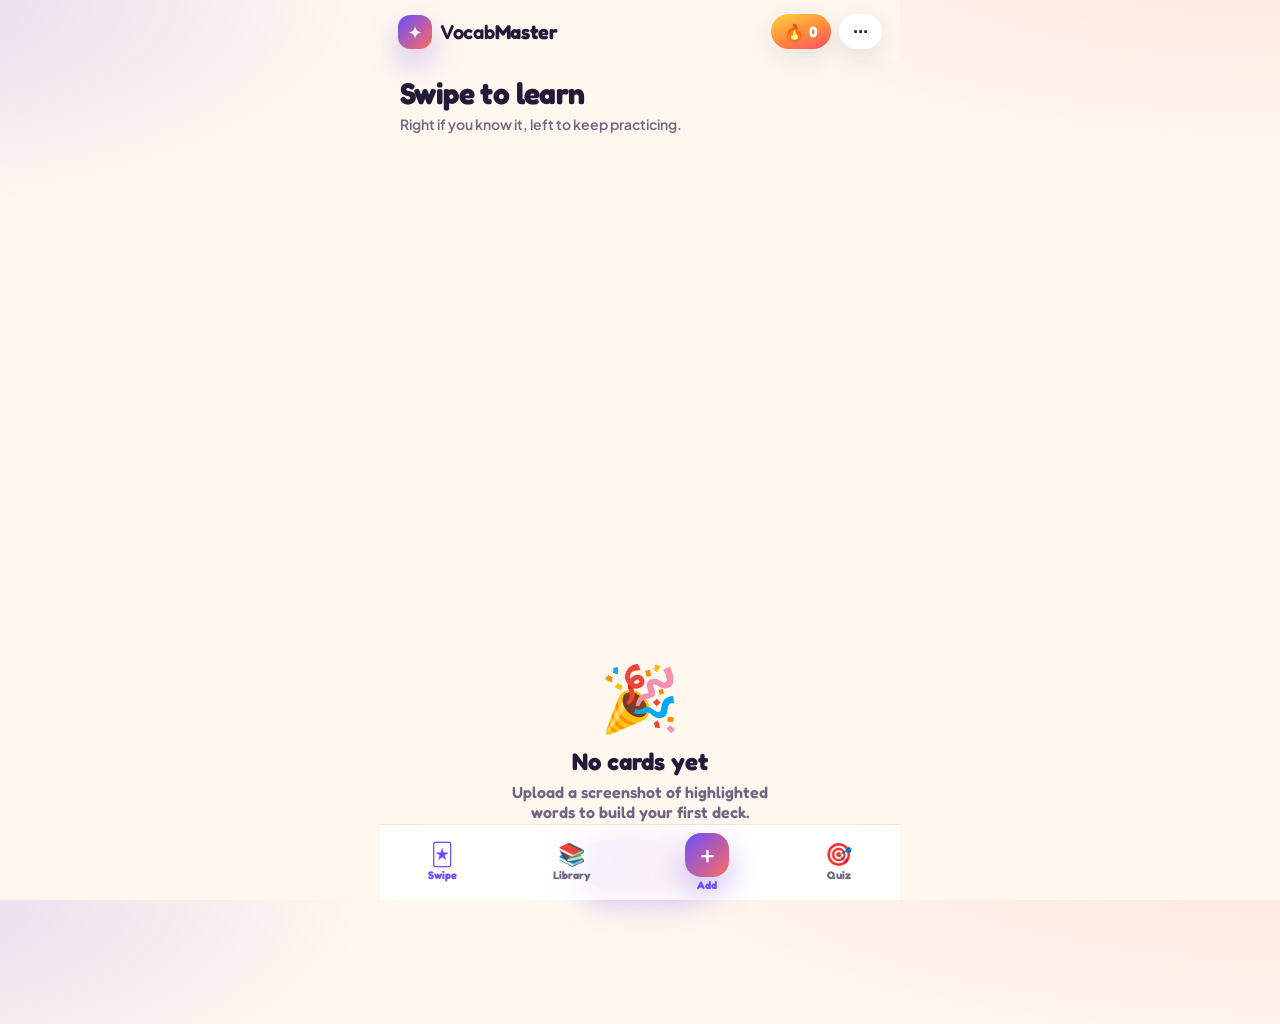
==== index.html @ 567f6ffc "Add VocabMaster: screenshot-to-flashcards vocab app A phone-first, offline-capable PWA (no server, n" ====
<!DOCTYPE html>
<html lang="en">
<head>
  <meta charset="UTF-8" />
  <meta name="viewport" content="width=device-width, initial-scale=1, viewport-fit=cover, maximum-scale=1, user-scalable=no" />
  <meta name="theme-color" content="#6B4EFF" />
  <meta name="apple-mobile-web-app-capable" content="yes" />
  <meta name="apple-mobile-web-app-status-bar-style" content="black-translucent" />
  <meta name="apple-mobile-web-app-title" content="VocabMaster" />
  <title>VocabMaster</title>
  <link rel="manifest" href="manifest.webmanifest" />
  <link rel="preconnect" href="https://fonts.googleapis.com" />
  <link rel="preconnect" href="https://fonts.gstatic.com" crossorigin />
  <link href="https://fonts.googleapis.com/css2?family=Fredoka:wght@500;600;700&family=Plus+Jakarta+Sans:wght@500;600;700;800&display=swap" rel="stylesheet" />
  <link rel="icon" href="icons/icon.svg" type="image/svg+xml" />
  <link rel="apple-touch-icon" href="icons/apple-touch-icon.png" />
  <link rel="stylesheet" href="styles.css" />
</head>
<body>
  <div id="app">
    <!-- Top bar -->
    <header class="topbar">
      <div class="brand">
        <span class="brand-mark">✦</span>
        <span class="brand-name">Vocab<b>Master</b></span>
      </div>
      <div class="topbar-stats">
        <button class="stat-pill streak" id="streakPill" title="Daily streak">
          <span class="flame">🔥</span><span id="streakCount">0</span>
        </button>
        <button class="stat-pill" id="menuBtn" title="Backup & settings" aria-label="Menu">⋯</button>
      </div>
    </header>

    <main id="main">
      <!-- ===== REVIEW / SWIPE ===== -->
      <section class="view" id="view-review" data-view="review">
        <div class="view-head">
          <h1 class="view-title">Swipe to learn</h1>
          <p class="view-sub" id="reviewSub">Right if you know it, left to keep practicing.</p>
        </div>
        <div class="deck-area" id="deckArea"><!-- cards injected --></div>
        <div class="swipe-controls" id="swipeControls">
          <button class="round-btn miss" id="btnMiss" aria-label="Still learning">✗</button>
          <button class="round-btn flip" id="btnFlip" aria-label="Flip card">↺</button>
          <button class="round-btn got" id="btnGot" aria-label="Got it">✓</button>
        </div>
        <div class="empty-state hidden" id="reviewEmpty">
          <div class="empty-emoji">🎉</div>
          <h2>All caught up!</h2>
          <p>You've reviewed every card. Add more words or take a quiz.</p>
          <button class="btn primary" data-goto="upload">Add words</button>
        </div>
      </section>

      <!-- ===== LIBRARY ===== -->
      <section class="view hidden" id="view-library" data-view="library">
        <div class="view-head">
          <h1 class="view-title">Your words</h1>
          <p class="view-sub" id="libraryCount">0 words</p>
        </div>
        <div class="search-row">
          <input type="search" id="searchInput" class="search-input" placeholder="Search words…" />
        </div>
        <div class="filter-chips" id="filterChips">
          <button class="chip active" data-filter="all">All</button>
          <button class="chip" data-filter="new">✨ New</button>
          <button class="chip" data-filter="learning">📚 Learning</button>
          <button class="chip" data-filter="mastered">🏆 Mastered</button>
        </div>
        <div class="word-list" id="wordList"><!-- items injected --></div>
        <div class="empty-state hidden" id="libraryEmpty">
          <div class="empty-emoji">📖</div>
          <h2>No words yet</h2>
          <p>Upload a screenshot of highlighted words to start your collection.</p>
          <button class="btn primary" data-goto="upload">Upload a screenshot</button>
        </div>
      </section>

      <!-- ===== UPLOAD ===== -->
      <section class="view hidden" id="view-upload" data-view="upload">
        <div class="view-head">
          <h1 class="view-title">Add words</h1>
          <p class="view-sub">Snap or upload a screenshot — we'll read the words for you.</p>
        </div>

        <!-- idle -->
        <div id="uploadIdle">
          <label class="dropzone" id="dropzone">
            <input type="file" id="fileInput" accept="image/*" capture="environment" hidden />
            <div class="dropzone-emoji">📸</div>
            <div class="dropzone-title">Take a photo or pick a screenshot</div>
            <div class="dropzone-sub">Highlighted words, a glossary, or a word list</div>
          </label>
          <div class="or-line"><span>or add one by hand</span></div>
          <button class="btn ghost block" id="manualAddBtn">✍️ Type a word</button>
        </div>

        <!-- processing -->
        <div id="uploadProcessing" class="hidden">
          <div class="processing-card">
            <div class="spinner"></div>
            <div class="processing-title" id="processingTitle">Reading your words…</div>
            <div class="progress"><div class="progress-bar" id="ocrProgress"></div></div>
            <div class="processing-sub" id="processingSub">This can take a moment on the first run.</div>
          </div>
        </div>

        <!-- review found words -->
        <div id="uploadReview" class="hidden">
          <div class="review-head-row">
            <h2 class="section-title" id="foundTitle">Found words</h2>
            <button class="btn tiny" id="autoDefineBtn">✨ Auto-define</button>
          </div>
          <p class="hint">Edit anything, delete what you don't want, then save.</p>
          <div id="foundList" class="found-list"><!-- editable entries --></div>
          <button class="btn ghost block" id="addRowBtn">＋ Add another</button>
          <div class="sticky-actions">
            <button class="btn ghost" id="cancelReviewBtn">Cancel</button>
            <button class="btn primary" id="saveWordsBtn">Save words</button>
          </div>
        </div>
      </section>

      <!-- ===== QUIZ ===== -->
      <section class="view hidden" id="view-quiz" data-view="quiz">
        <div class="view-head">
          <h1 class="view-title">Quiz yourself</h1>
          <p class="view-sub">Pick a mode and test your recall.</p>
        </div>

        <!-- mode picker -->
        <div id="quizPicker">
          <button class="mode-card" data-mode="mc">
            <div class="mode-emoji">🎯</div>
            <div class="mode-text">
              <div class="mode-title">Multiple choice</div>
              <div class="mode-sub">See a word, pick the meaning</div>
            </div>
            <div class="mode-arrow">→</div>
          </button>
          <button class="mode-card" data-mode="type">
            <div class="mode-emoji">⌨️</div>
            <div class="mode-text">
              <div class="mode-title">Type the answer</div>
              <div class="mode-sub">See the meaning, type the word</div>
            </div>
            <div class="mode-arrow">→</div>
          </button>
          <div class="quiz-note" id="quizNote"></div>
        </div>

        <!-- running quiz -->
        <div id="quizRun" class="hidden">
          <div class="quiz-progress-row">
            <div class="progress slim"><div class="progress-bar" id="quizProgress"></div></div>
            <div class="quiz-score" id="quizScore">0/0</div>
          </div>
          <div id="quizQuestion"><!-- question injected --></div>
        </div>

        <!-- results -->
        <div id="quizResults" class="hidden">
          <div class="results-card">
            <div class="results-emoji" id="resultsEmoji">🎉</div>
            <div class="results-score" id="resultsScore">0/0</div>
            <div class="results-title" id="resultsTitle">Nice work!</div>
            <div class="results-sub" id="resultsSub"></div>
            <button class="btn primary block" id="quizAgainBtn">Play again</button>
            <button class="btn ghost block" data-goto="review">Back to swiping</button>
          </div>
        </div>
      </section>
    </main>

    <!-- Bottom navigation -->
    <nav class="tabbar" id="tabbar">
      <button class="tab active" data-view="review"><span class="tab-ico">🃏</span><span>Swipe</span></button>
      <button class="tab" data-view="library"><span class="tab-ico">📚</span><span>Library</span></button>
      <button class="tab upload-tab" data-view="upload"><span class="tab-ico">＋</span><span>Add</span></button>
      <button class="tab" data-view="quiz"><span class="tab-ico">🎯</span><span>Quiz</span></button>
    </nav>
  </div>

  <!-- Menu / backup sheet -->
  <div class="sheet-backdrop hidden" id="sheetBackdrop"></div>
  <div class="sheet hidden" id="menuSheet">
    <div class="sheet-handle"></div>
    <h2 class="sheet-title">Backup &amp; settings</h2>
    <button class="sheet-row" id="exportBtn"><span>⬇️</span> Export my words (backup)</button>
    <label class="sheet-row" for="importInput"><span>⬆️</span> Import from a backup file
      <input type="file" id="importInput" accept="application/json,.json" hidden /></label>
    <button class="sheet-row" id="shareBtn"><span>📤</span> Share / save backup</button>
    <div class="sheet-note" id="storageNote"></div>
    <button class="sheet-row danger" id="wipeBtn"><span>🗑️</span> Delete everything</button>
    <button class="btn ghost block" id="closeSheetBtn">Close</button>
  </div>

  <!-- Toast -->
  <div id="toast" class="toast hidden"></div>

  <script type="module" src="app.js"></script>
</body>
</html>
---- styles.css ----
/* ===========================================================
   VocabMaster — bold & playful theme
   =========================================================== */
:root {
  /* palette — "Electric Grape" (from design system) */
  --purple: #6B4EFF;
  --purple-2: #9B8BFF;
  --coral: #FF6B5E;
  --gold: #FFC24B;
  --mint: #12B886;
  --blue: #35A7FF;
  --pink: #FF8FB1;
  --flame-1: #FFD23F;
  --flame-2: #FF8A3D;
  --flame-3: #FF4D6D;

  /* light surfaces — warm paper */
  --bg: #FFF8EF;
  --bg-2: #FBF4EA;
  --surface: #FFFFFF;
  --surface-2: #FBF4EA;
  --ink: #221A38;
  --ink-soft: #6E6684;
  --line: #EEE7DC;

  /* effects */
  --radius: 24px;
  --radius-sm: 16px;
  --radius-lg: 32px;
  --shadow: 0 18px 44px rgba(34, 26, 56, 0.16);
  --shadow-soft: 0 8px 24px rgba(34, 26, 56, 0.10);
  --shadow-pop: 0 14px 30px rgba(107, 78, 255, 0.34);
  --ease: cubic-bezier(.34,1.56,.64,1);       /* satisfying overshoot */
  --ease-out: cubic-bezier(.22,1,.36,1);       /* calm exits */
  --grad: linear-gradient(135deg, var(--purple), var(--coral));
  --grad-cool: linear-gradient(135deg, var(--purple), var(--blue));
  --grad-flame: linear-gradient(160deg, var(--flame-1), var(--flame-2) 55%, var(--flame-3));

  --tabbar-h: 76px;
  --font: 'Fredoka', -apple-system, BlinkMacSystemFont, 'Segoe UI', system-ui, sans-serif;
  --font-body: 'Plus Jakarta Sans', -apple-system, system-ui, sans-serif;
  --serif: 'Fredoka', system-ui, sans-serif;
}

@media (prefers-color-scheme: dark) {
  :root {
    --purple: #8B7BFF;
    --purple-2: #7C6BFF;
    --coral: #FF7E72;
    --mint: #2DD4A0;
    --blue: #5CB6FF;
    --bg: #131020;
    --bg-2: #261F3E;
    --surface: #1D1731;
    --surface-2: #261F3E;
    --ink: #F4F1FF;
    --ink-soft: #ADA4C7;
    --line: #2E2745;
    --shadow: 0 18px 44px rgba(0, 0, 0, 0.55);
    --shadow-soft: 0 8px 24px rgba(0, 0, 0, 0.45);
    --shadow-pop: 0 14px 30px rgba(0, 0, 0, 0.5);
  }
}

* { box-sizing: border-box; -webkit-tap-highlight-color: transparent; }
html, body { margin: 0; height: 100%; }
body {
  font-family: var(--font);
  background:
    radial-gradient(1200px 420px at 100% -10%, rgba(255,89,100,.14), transparent 60%),
    radial-gradient(900px 380px at -10% 0%, rgba(108,76,241,.18), transparent 55%),
    var(--bg);
  color: var(--ink);
  overscroll-behavior-y: none;
  -webkit-font-smoothing: antialiased;
}
.hidden { display: none !important; }

/* Long-form & meta text reads in the body font; everything chunky stays Fredoka */
.view-sub, .card-def, .card-example, .card-phonetic, .word-def, .mode-sub,
.q-def, .q-prompt, .hint, .found-def, .results-sub, .processing-sub,
.quiz-note, .dropzone-sub, .sheet-note, .no-results, .search-input {
  font-family: var(--font-body);
}

/* ---------- app shell ---------- */
#app {
  max-width: 520px;
  margin: 0 auto;
  min-height: 100%;
  display: flex;
  flex-direction: column;
  position: relative;
  padding-bottom: calc(var(--tabbar-h) + env(safe-area-inset-bottom));
}

.topbar {
  position: sticky; top: 0; z-index: 30;
  display: flex; align-items: center; justify-content: space-between;
  padding: calc(env(safe-area-inset-top) + 14px) 18px 12px;
  backdrop-filter: blur(14px);
  background: color-mix(in srgb, var(--bg) 72%, transparent);
}
.brand { display: flex; align-items: center; gap: 8px; font-size: 20px; }
.brand-mark {
  display: grid; place-items: center;
  width: 34px; height: 34px; border-radius: 12px;
  background: var(--grad); color: #fff; font-size: 18px;
  box-shadow: var(--shadow-pop);
}
.brand-name { font-weight: 600; letter-spacing: -.3px; }
.brand-name b { font-weight: 800; }
.topbar-stats { display: flex; gap: 8px; }
.stat-pill {
  border: none; cursor: pointer;
  background: var(--surface); color: var(--ink);
  font-family: inherit; font-weight: 800; font-size: 15px;
  padding: 8px 14px; border-radius: 999px;
  display: flex; align-items: center; gap: 5px;
  box-shadow: var(--shadow-soft);
}
.stat-pill.streak { background: var(--grad-flame); color: #fff; }
.stat-pill .flame { filter: drop-shadow(0 1px 2px rgba(0,0,0,.2)); }

/* ---------- views ---------- */
#main { flex: 1; padding: 6px 18px 20px; }
.view-head { padding: 8px 2px 14px; }
.view-title { font-size: 30px; font-weight: 800; letter-spacing: -.6px; margin: 0; }
.view-sub { margin: 4px 0 0; color: var(--ink-soft); font-weight: 600; font-size: 14px; }

/* ---------- buttons ---------- */
.btn {
  font-family: inherit; font-weight: 800; font-size: 16px;
  border: none; border-radius: 999px; padding: 14px 22px;
  cursor: pointer; transition: transform .12s var(--ease), box-shadow .2s;
}
.btn:active { transform: scale(.96); }
.btn.primary { background: var(--grad); color: #fff; box-shadow: var(--shadow-pop); }
.btn.ghost { background: var(--surface); color: var(--ink); box-shadow: var(--shadow-soft); }
.btn.block { display: block; width: 100%; margin-top: 12px; }
.btn.tiny { padding: 8px 14px; font-size: 13px; border-radius: 999px;
  background: var(--surface-2); color: var(--purple); box-shadow: var(--shadow-soft); }

/* ===================== REVIEW / SWIPE ===================== */
.deck-area {
  position: relative;
  height: min(62vh, 460px);
  margin: 4px 0 8px;
  perspective: 1200px;
}
.flashcard {
  position: absolute; inset: 0;
  transform-style: preserve-3d;
  transition: transform .28s var(--ease), box-shadow .2s;
  will-change: transform;
  --depth: 0;
  transform: translateY(calc(var(--depth) * 14px)) scale(calc(1 - var(--depth) * .05));
}
.flashcard.top { z-index: 5; cursor: grab; touch-action: pan-y; }
.flashcard.dragging { transition: none; cursor: grabbing; }
.flashcard.flying { transition: transform .4s var(--ease); }
.card-inner {
  position: absolute; inset: 0;
  transform-style: preserve-3d;
  transition: transform .5s var(--ease);
}
.flashcard.flipped .card-inner { transform: rotateY(180deg); }
.card-face {
  position: absolute; inset: 0;
  backface-visibility: hidden; -webkit-backface-visibility: hidden;
  border-radius: var(--radius-lg);
  padding: 28px;
  display: flex; flex-direction: column; align-items: center; justify-content: center;
  text-align: center;
  box-shadow: var(--shadow);
  border: 1.5px solid var(--line);
}
.card-front { background: var(--surface); }
.card-back {
  background: var(--grad-cool); color: #fff; transform: rotateY(180deg);
  border-color: transparent;
}
.card-tag {
  position: absolute; top: 20px; left: 20px;
  font-size: 12px; font-weight: 800; padding: 5px 12px; border-radius: 999px;
  background: var(--surface-2); color: var(--ink-soft);
}
.card-tag.new { background: rgba(91,141,239,.16); color: var(--blue); }
.card-tag.learning { background: rgba(255,194,75,.2); color: #C98A00; }
.card-tag.mastered { background: rgba(61,220,151,.2); color: #17A268; }
.card-word { font-family: var(--serif); font-size: clamp(34px, 10vw, 52px); font-weight: 700; line-height: 1.05; letter-spacing: -1px; }
.card-phonetic { color: var(--ink-soft); margin-top: 8px; font-size: 17px; font-weight: 600; }
.card-pos { margin-top: 6px; font-style: italic; color: var(--purple); font-weight: 700; }
.card-hint { position: absolute; bottom: 20px; font-size: 12px; font-weight: 700; opacity: .5; letter-spacing: .3px; }
.card-def { font-size: 22px; font-weight: 700; line-height: 1.35; }
.card-example { margin-top: 16px; font-style: italic; font-weight: 600; opacity: .92; font-size: 16px; line-height: 1.4; }

.stamp {
  position: absolute; top: 34px;
  font-size: 26px; font-weight: 900; letter-spacing: 1px;
  padding: 8px 16px; border-radius: 14px; border: 4px solid;
  opacity: 0; pointer-events: none; z-index: 6;
}
.stamp.got { right: 26px; color: var(--mint); border-color: var(--mint); transform: rotate(14deg); }
.stamp.miss { left: 26px; color: var(--coral); border-color: var(--coral); transform: rotate(-14deg); }

.swipe-controls { display: flex; align-items: center; justify-content: center; gap: 22px; padding: 6px 0 2px; }
.round-btn {
  border: none; cursor: pointer;
  width: 60px; height: 60px; border-radius: 50%;
  font-size: 24px; font-weight: 900;
  display: grid; place-items: center;
  background: var(--surface); box-shadow: var(--shadow);
  transition: transform .12s var(--ease);
}
.round-btn:active { transform: scale(.9); }
.round-btn.miss { color: var(--coral); }
.round-btn.got { color: var(--mint); }
.round-btn.flip { width: 50px; height: 50px; font-size: 20px; color: var(--purple); }

/* ---------- empty states ---------- */
.empty-state { text-align: center; padding: 40px 24px; }
.empty-emoji { font-size: 64px; }
.empty-state h2 { margin: 10px 0 6px; font-size: 24px; font-weight: 800; }
.empty-state p { margin: 0 auto 18px; color: var(--ink-soft); font-weight: 600; max-width: 280px; }

/* ===================== LIBRARY ===================== */
.search-row { margin: 2px 0 12px; }
.search-input {
  width: 100%; font-family: inherit; font-size: 16px; font-weight: 600;
  padding: 14px 18px; border-radius: var(--radius-sm);
  border: 1.5px solid var(--line); background: var(--surface); color: var(--ink);
  box-shadow: var(--shadow-soft);
}
.search-input:focus { outline: none; border-color: var(--purple); }
.filter-chips { display: flex; gap: 8px; overflow-x: auto; padding-bottom: 12px; scrollbar-width: none; }
.filter-chips::-webkit-scrollbar { display: none; }
.chip {
  flex: 0 0 auto; border: none; cursor: pointer; font-family: inherit;
  font-weight: 800; font-size: 14px; padding: 9px 16px; border-radius: 999px;
  background: var(--surface); color: var(--ink-soft); box-shadow: var(--shadow-soft);
}
.chip.active { background: var(--grad); color: #fff; box-shadow: var(--shadow-pop); }

.word-list { display: flex; flex-direction: column; gap: 10px; }
.word-item {
  display: flex; align-items: center; gap: 14px;
  background: var(--surface); border-radius: var(--radius-sm);
  padding: 14px; box-shadow: var(--shadow-soft); cursor: pointer;
  border: 1.5px solid transparent; transition: border-color .15s, transform .12s var(--ease);
}
.word-item:active { transform: scale(.99); }
.ring {
  --pct: 0;
  flex: 0 0 auto; width: 44px; height: 44px; border-radius: 50%;
  display: grid; place-items: center; font-weight: 800; font-size: 13px; color: var(--ink);
  background:
    radial-gradient(closest-side, var(--surface) 68%, transparent 70%),
    conic-gradient(var(--mint) calc(var(--pct) * 1%), var(--line) 0);
}
.word-main { flex: 1; min-width: 0; }
.word-top { display: flex; align-items: center; gap: 8px; }
.word-text { font-weight: 800; font-size: 17px; }
.word-badge { font-size: 11px; font-weight: 800; padding: 3px 8px; border-radius: 999px; background: var(--surface-2); color: var(--ink-soft); }
.word-badge.new { background: rgba(91,141,239,.16); color: var(--blue); }
.word-badge.learning { background: rgba(255,194,75,.2); color: #C98A00; }
.word-badge.mastered { background: rgba(61,220,151,.2); color: #17A268; }
.word-def { color: var(--ink-soft); font-weight: 600; font-size: 14px; margin-top: 3px;
  overflow: hidden; text-overflow: ellipsis; white-space: nowrap; }
.word-del { border: none; background: transparent; font-size: 18px; cursor: pointer; padding: 6px; opacity: .6; }
.no-results { text-align: center; color: var(--ink-soft); font-weight: 700; padding: 30px; }

/* ===================== UPLOAD ===================== */
.dropzone {
  display: flex; flex-direction: column; align-items: center; justify-content: center;
  text-align: center; gap: 6px; cursor: pointer;
  padding: 46px 24px; border-radius: var(--radius);
  border: 2.5px dashed var(--purple-2);
  background: var(--surface); box-shadow: var(--shadow-soft);
  transition: transform .12s var(--ease);
}
.dropzone:active { transform: scale(.99); }
.dropzone-emoji { font-size: 54px; }
.dropzone-title { font-weight: 800; font-size: 18px; }
.dropzone-sub { color: var(--ink-soft); font-weight: 600; font-size: 14px; }
.or-line { text-align: center; color: var(--ink-soft); font-weight: 700; font-size: 13px; margin: 18px 0 12px; position: relative; }
.or-line::before, .or-line::after { content: ''; position: absolute; top: 50%; width: 26%; height: 1.5px; background: var(--line); }
.or-line::before { left: 4%; } .or-line::after { right: 4%; }

.processing-card { text-align: center; background: var(--surface); border-radius: var(--radius); padding: 40px 26px; box-shadow: var(--shadow); }
.spinner { width: 52px; height: 52px; margin: 0 auto 18px; border-radius: 50%;
  border: 5px solid var(--line); border-top-color: var(--purple); animation: spin 0.9s linear infinite; }
@keyframes spin { to { transform: rotate(360deg); } }
.processing-title { font-weight: 800; font-size: 19px; }
.processing-sub { color: var(--ink-soft); font-weight: 600; font-size: 13px; margin-top: 8px; }

.progress { height: 12px; border-radius: 999px; background: var(--line); overflow: hidden; margin: 16px 0 4px; }
.progress.slim { height: 8px; margin: 0; flex: 1; }
.progress-bar { height: 100%; width: 0; border-radius: 999px; background: var(--grad); transition: width .25s var(--ease); }

.review-head-row { display: flex; align-items: center; justify-content: space-between; margin-top: 4px; }
.section-title { font-size: 20px; font-weight: 800; margin: 0; }
.hint { color: var(--ink-soft); font-weight: 600; font-size: 13px; margin: 4px 0 12px; }
.found-list { display: flex; flex-direction: column; gap: 10px; }
.found-item {
  position: relative; background: var(--surface); border-radius: var(--radius-sm);
  padding: 12px 40px 12px 12px; box-shadow: var(--shadow-soft); border: 1.5px solid var(--line);
}
.found-word, .found-def {
  width: 100%; font-family: inherit; border: none; background: transparent; color: var(--ink);
  resize: none;
}
.found-word { font-weight: 800; font-size: 17px; padding: 2px 0; }
.found-def { font-weight: 600; font-size: 14px; color: var(--ink-soft); padding: 4px 0 0; }
.found-word:focus, .found-def:focus { outline: none; }
.found-del {
  position: absolute; top: 10px; right: 10px; border: none; background: var(--surface-2);
  width: 26px; height: 26px; border-radius: 50%; cursor: pointer; font-weight: 800; color: var(--ink-soft);
}
.sticky-actions {
  position: sticky; bottom: calc(var(--tabbar-h) + 6px);
  display: flex; gap: 10px; margin-top: 16px;
  padding: 10px; border-radius: var(--radius);
  background: color-mix(in srgb, var(--bg) 80%, transparent); backdrop-filter: blur(8px);
}
.sticky-actions .btn { flex: 1; }

/* ===================== QUIZ ===================== */
.mode-card {
  display: flex; align-items: center; gap: 14px; width: 100%; cursor: pointer;
  font-family: inherit; text-align: left; margin-bottom: 12px;
  background: var(--surface); border: 1.5px solid var(--line); border-radius: var(--radius);
  padding: 18px; box-shadow: var(--shadow-soft); transition: transform .12s var(--ease);
}
.mode-card:active { transform: scale(.98); }
.mode-card.disabled { opacity: .5; pointer-events: none; }
.mode-emoji { font-size: 34px; }
.mode-text { flex: 1; }
.mode-title { font-weight: 800; font-size: 18px; }
.mode-sub { color: var(--ink-soft); font-weight: 600; font-size: 13px; }
.mode-arrow { font-size: 22px; font-weight: 900; color: var(--purple); }
.quiz-note { text-align: center; color: var(--ink-soft); font-weight: 700; font-size: 13px; margin-top: 6px; }

.quiz-progress-row { display: flex; align-items: center; gap: 12px; margin-bottom: 20px; }
.quiz-score { font-weight: 800; font-size: 15px; color: var(--ink-soft); }
.q-prompt { text-align: center; color: var(--ink-soft); font-weight: 700; font-size: 14px; }
.q-word { font-family: var(--serif); text-align: center; font-size: clamp(30px, 9vw, 44px); font-weight: 700; margin: 6px 0 22px; letter-spacing: -.5px; }
.q-def { background: var(--surface); border: 1.5px solid var(--line); border-radius: var(--radius);
  padding: 22px; font-size: 20px; font-weight: 700; text-align: center; margin: 10px 0 20px; box-shadow: var(--shadow-soft); }
.q-options { display: flex; flex-direction: column; gap: 10px; }
.q-option {
  font-family: inherit; text-align: left; cursor: pointer;
  background: var(--surface); border: 1.5px solid var(--line); border-radius: var(--radius-sm);
  padding: 16px 18px; font-weight: 700; font-size: 15px; color: var(--ink);
  box-shadow: var(--shadow-soft); transition: transform .1s var(--ease);
}
.q-option:active { transform: scale(.99); }
.q-option.correct { background: rgba(61,220,151,.18); border-color: var(--mint); color: #17A268; }
.q-option.wrong { background: rgba(255,89,100,.16); border-color: var(--coral); color: var(--coral); }
.q-typeform { display: flex; flex-direction: column; gap: 6px; }
.q-input {
  width: 100%; font-family: inherit; font-size: 20px; font-weight: 800; text-align: center;
  padding: 16px; border-radius: var(--radius-sm); border: 2px solid var(--line);
  background: var(--surface); color: var(--ink);
}
.q-input:focus { outline: none; border-color: var(--purple); }
.q-feedback { text-align: center; font-weight: 800; font-size: 18px; margin-top: 12px; }
.q-feedback.good { color: var(--mint); }
.q-feedback.bad { color: var(--coral); }

.results-card { text-align: center; background: var(--surface); border-radius: var(--radius-lg);
  padding: 40px 26px; box-shadow: var(--shadow); margin-top: 10px; }
.results-emoji { font-size: 72px; }
.results-score { font-family: var(--serif); font-size: 52px; font-weight: 700; color: var(--purple); }
.results-title { font-size: 26px; font-weight: 800; margin-top: 4px; }
.results-sub { color: var(--ink-soft); font-weight: 600; margin: 6px 0 20px; }

/* ===================== TAB BAR ===================== */
.tabbar {
  position: fixed; left: 50%; transform: translateX(-50%); bottom: 0;
  width: 100%; max-width: 520px; z-index: 40;
  height: calc(var(--tabbar-h) + env(safe-area-inset-bottom));
  padding-bottom: env(safe-area-inset-bottom);
  display: flex; align-items: center; justify-content: space-around;
  background: color-mix(in srgb, var(--surface) 88%, transparent);
  backdrop-filter: blur(18px);
  border-top: 1.5px solid var(--line);
}
.tab {
  border: none; background: transparent; cursor: pointer; font-family: inherit;
  display: flex; flex-direction: column; align-items: center; gap: 3px;
  font-size: 11px; font-weight: 800; color: var(--ink-soft);
  padding: 6px 10px; border-radius: 14px; transition: color .15s;
}
.tab-ico { font-size: 22px; line-height: 1; }
.tab.active { color: var(--purple); }
.tab.upload-tab .tab-ico {
  background: var(--grad); color: #fff; width: 44px; height: 44px; border-radius: 16px;
  display: grid; place-items: center; box-shadow: var(--shadow-pop); margin-bottom: -2px; font-weight: 900;
}
.tab.upload-tab { color: var(--purple); }

/* ===================== SHEET ===================== */
.sheet-backdrop { position: fixed; inset: 0; background: rgba(14,11,30,.5); z-index: 50; }
.sheet {
  position: fixed; left: 50%; transform: translate(-50%, 110%); bottom: 0;
  width: 100%; max-width: 520px; z-index: 60;
  background: var(--surface); border-radius: 28px 28px 0 0;
  padding: 12px 20px calc(20px + env(safe-area-inset-bottom));
  box-shadow: 0 -10px 40px rgba(0,0,0,.3);
  transition: transform .3s var(--ease);
}
.sheet.up { transform: translate(-50%, 0); }
.sheet-handle { width: 44px; height: 5px; border-radius: 999px; background: var(--line); margin: 4px auto 14px; }
.sheet-title { font-size: 20px; font-weight: 800; margin: 0 0 14px; }
.sheet-row {
  display: flex; align-items: center; gap: 12px; width: 100%; cursor: pointer;
  font-family: inherit; font-weight: 700; font-size: 16px; color: var(--ink);
  background: var(--surface-2); border: none; border-radius: var(--radius-sm);
  padding: 16px; margin-bottom: 10px; text-align: left;
}
.sheet-row.danger { color: var(--coral); }
.sheet-note { text-align: center; color: var(--ink-soft); font-weight: 600; font-size: 13px; margin: 4px 0 12px; }

/* ===================== TOAST ===================== */
.toast {
  position: fixed; left: 50%; bottom: calc(var(--tabbar-h) + 20px + env(safe-area-inset-bottom));
  transform: translate(-50%, 20px); z-index: 80;
  background: var(--ink); color: var(--bg);
  font-weight: 800; font-size: 14px; padding: 12px 20px; border-radius: 999px;
  box-shadow: var(--shadow); opacity: 0; transition: opacity .25s, transform .25s var(--ease);
  max-width: 90%; text-align: center;
}
.toast.show { opacity: 1; transform: translate(-50%, 0); }

@media (prefers-reduced-motion: reduce) {
  * { animation-duration: .01ms !important; transition-duration: .05ms !important; }
}
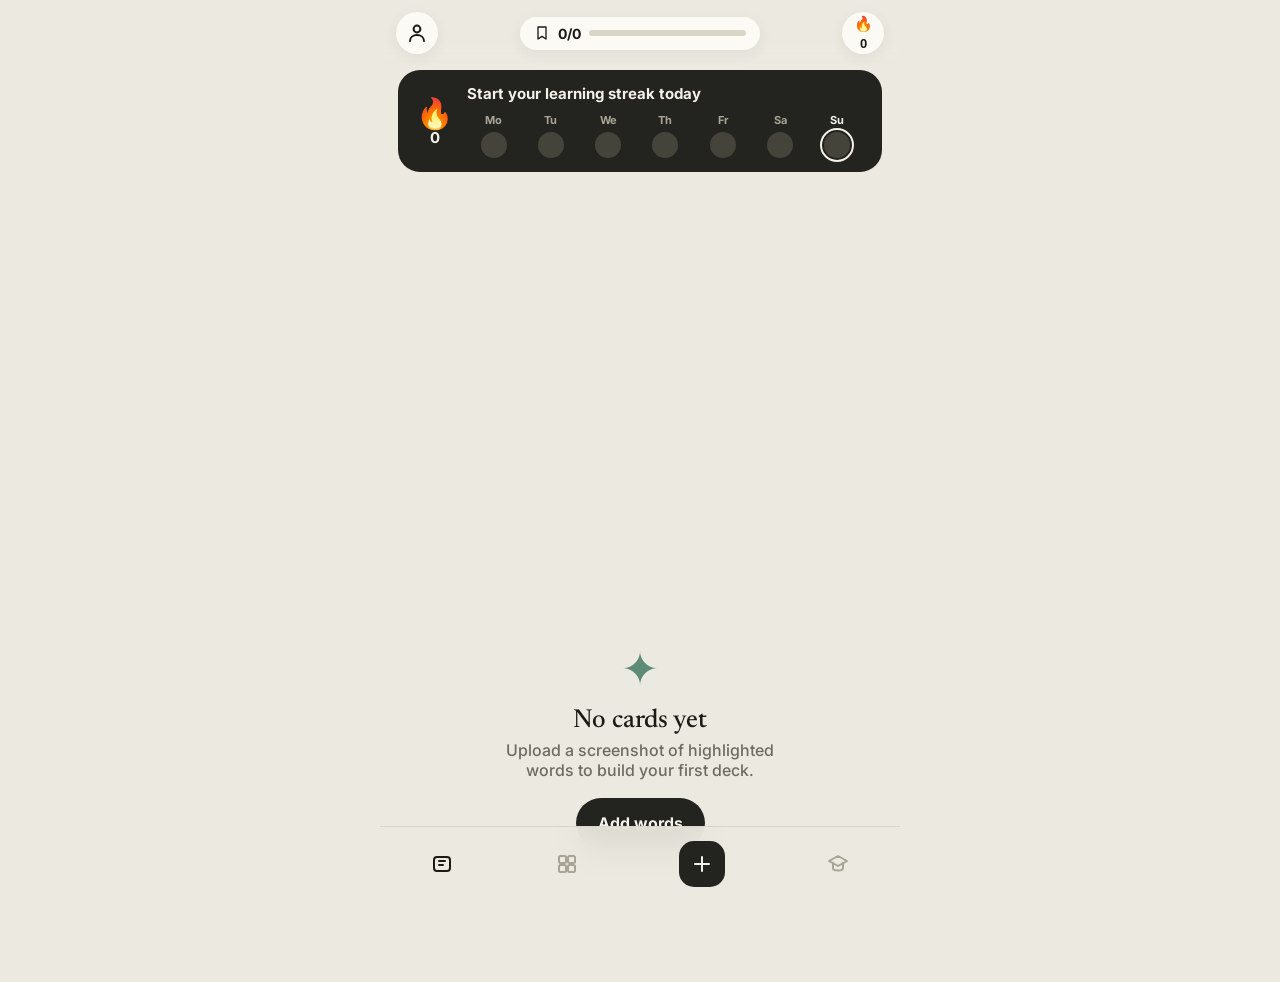
==== commit d3ee3c84: "Redesign to warm editorial (Vocab-style) UI + major feature additions Design: - Cream paper theme, N" ====
--- a/index.html
+++ b/index.html
@@ -3,15 +3,15 @@
 <head>
   <meta charset="UTF-8" />
   <meta name="viewport" content="width=device-width, initial-scale=1, viewport-fit=cover, maximum-scale=1, user-scalable=no" />
-  <meta name="theme-color" content="#6B4EFF" />
+  <meta name="theme-color" content="#ECEAE0" />
   <meta name="apple-mobile-web-app-capable" content="yes" />
-  <meta name="apple-mobile-web-app-status-bar-style" content="black-translucent" />
+  <meta name="apple-mobile-web-app-status-bar-style" content="default" />
   <meta name="apple-mobile-web-app-title" content="VocabMaster" />
   <title>VocabMaster</title>
   <link rel="manifest" href="manifest.webmanifest" />
   <link rel="preconnect" href="https://fonts.googleapis.com" />
   <link rel="preconnect" href="https://fonts.gstatic.com" crossorigin />
-  <link href="https://fonts.googleapis.com/css2?family=Fredoka:wght@500;600;700&family=Plus+Jakarta+Sans:wght@500;600;700;800&display=swap" rel="stylesheet" />
+  <link href="https://fonts.googleapis.com/css2?family=Newsreader:opsz,wght@6..72,400;6..72,500;6..72,600&family=Inter:wght@400;500;600;700;800&display=swap" rel="stylesheet" />
   <link rel="icon" href="icons/icon.svg" type="image/svg+xml" />
   <link rel="apple-touch-icon" href="icons/apple-touch-icon.png" />
   <link rel="stylesheet" href="styles.css" />
@@ -20,34 +20,51 @@
   <div id="app">
     <!-- Top bar -->
     <header class="topbar">
-      <div class="brand">
-        <span class="brand-mark">✦</span>
-        <span class="brand-name">Vocab<b>Master</b></span>
+      <button class="icon-btn" id="menuBtn" aria-label="Profile & backup">
+        <svg viewBox="0 0 24 24" class="ic"><circle cx="12" cy="8" r="3.4"/><path d="M5 20c0-3.6 3.1-6 7-6s7 2.4 7 6"/></svg>
+      </button>
+      <div class="progress-pill" id="progressPill">
+        <svg viewBox="0 0 24 24" class="ic sm"><path d="M6 3h12v18l-6-4-6 4z"/></svg>
+        <span id="progressText">0/0</span>
+        <div class="pp-track"><div class="pp-bar" id="progressBar"></div></div>
       </div>
-      <div class="topbar-stats">
-        <button class="stat-pill streak" id="streakPill" title="Daily streak">
-          <span class="flame">🔥</span><span id="streakCount">0</span>
-        </button>
-        <button class="stat-pill" id="menuBtn" title="Backup & settings" aria-label="Menu">⋯</button>
-      </div>
+      <button class="icon-btn" id="statsBtn" aria-label="Streak">
+        <span class="mini-flame">🔥</span><span class="mini-streak" id="miniStreak">0</span>
+      </button>
     </header>
 
     <main id="main">
-      <!-- ===== REVIEW / SWIPE ===== -->
+      <!-- ===== SWIPE / REVIEW (home) ===== -->
       <section class="view" id="view-review" data-view="review">
-        <div class="view-head">
-          <h1 class="view-title">Swipe to learn</h1>
-          <p class="view-sub" id="reviewSub">Right if you know it, left to keep practicing.</p>
-        </div>
+        <!-- weekly streak strip -->
+        <div class="streak-strip" id="streakStrip">
+          <div class="ss-flame"><span>🔥</span><b id="ssCount">1</b></div>
+          <div class="ss-right">
+            <div class="ss-title" id="ssTitle">Day 1 of your learning streak</div>
+            <div class="ss-week" id="ssWeek"><!-- day dots injected --></div>
+          </div>
+        </div>
+
         <div class="deck-area" id="deckArea"><!-- cards injected --></div>
+
         <div class="swipe-controls" id="swipeControls">
-          <button class="round-btn miss" id="btnMiss" aria-label="Still learning">✗</button>
-          <button class="round-btn flip" id="btnFlip" aria-label="Flip card">↺</button>
-          <button class="round-btn got" id="btnGot" aria-label="Got it">✓</button>
-        </div>
+          <button class="rank-btn struggling" id="btnMiss" aria-label="Struggling">
+            <svg viewBox="0 0 24 24" class="ic"><path d="M7 7l10 10M17 7L7 17"/></svg>
+          </button>
+          <button class="rank-btn ghost" id="btnPron" aria-label="Pronounce">
+            <svg viewBox="0 0 24 24" class="ic"><path d="M4 9v6h4l5 4V5L8 9z"/><path d="M16 8a5 5 0 010 8"/></svg>
+          </button>
+          <button class="rank-btn ghost" id="btnFav" aria-label="Favorite">
+            <svg viewBox="0 0 24 24" class="ic"><path d="M12 20s-7-4.4-9.2-8.6C1 8 2.6 5 5.6 5c1.9 0 3.2 1.1 4.4 2.6C11.2 6.1 12.5 5 14.4 5c3 0 4.6 3 2.8 6.4C19 15.6 12 20 12 20z"/></svg>
+          </button>
+          <button class="rank-btn got" id="btnGot" aria-label="Got it">
+            <svg viewBox="0 0 24 24" class="ic"><path d="M5 13l4 4L19 7"/></svg>
+          </button>
+        </div>
+
         <div class="empty-state hidden" id="reviewEmpty">
-          <div class="empty-emoji">🎉</div>
-          <h2>All caught up!</h2>
+          <div class="empty-emoji">✦</div>
+          <h2>All caught up</h2>
           <p>You've reviewed every card. Add more words or take a quiz.</p>
           <button class="btn primary" data-goto="upload">Add words</button>
         </div>
@@ -64,13 +81,14 @@
         </div>
         <div class="filter-chips" id="filterChips">
           <button class="chip active" data-filter="all">All</button>
-          <button class="chip" data-filter="new">✨ New</button>
-          <button class="chip" data-filter="learning">📚 Learning</button>
-          <button class="chip" data-filter="mastered">🏆 Mastered</button>
+          <button class="chip" data-filter="favorite">♥ Saved</button>
+          <button class="chip" data-filter="struggling">Struggling</button>
+          <button class="chip" data-filter="learning">Learning</button>
+          <button class="chip" data-filter="mastered">Locked in</button>
         </div>
         <div class="word-list" id="wordList"><!-- items injected --></div>
         <div class="empty-state hidden" id="libraryEmpty">
-          <div class="empty-emoji">📖</div>
+          <div class="empty-emoji">❦</div>
           <h2>No words yet</h2>
           <p>Upload a screenshot of highlighted words to start your collection.</p>
           <button class="btn primary" data-goto="upload">Upload a screenshot</button>
@@ -81,39 +99,41 @@
       <section class="view hidden" id="view-upload" data-view="upload">
         <div class="view-head">
           <h1 class="view-title">Add words</h1>
-          <p class="view-sub">Snap or upload a screenshot — we'll read the words for you.</p>
-        </div>
-
-        <!-- idle -->
+          <p class="view-sub">Pick a screenshot or snap a photo — we'll read the words.</p>
+        </div>
+
         <div id="uploadIdle">
-          <label class="dropzone" id="dropzone">
-            <input type="file" id="fileInput" accept="image/*" capture="environment" hidden />
-            <div class="dropzone-emoji">📸</div>
-            <div class="dropzone-title">Take a photo or pick a screenshot</div>
-            <div class="dropzone-sub">Highlighted words, a glossary, or a word list</div>
+          <label class="dropzone" id="dzLibrary">
+            <input type="file" id="fileInput" accept="image/*" hidden />
+            <div class="dz-emoji">🖼️</div>
+            <div class="dz-title">Choose a screenshot</div>
+            <div class="dz-sub">From your photo library or files</div>
+          </label>
+          <label class="dropzone slim" id="dzCamera">
+            <input type="file" id="cameraInput" accept="image/*" capture="environment" hidden />
+            <div class="dz-emoji">📸</div>
+            <div class="dz-title">Take a photo</div>
           </label>
           <div class="or-line"><span>or add one by hand</span></div>
           <button class="btn ghost block" id="manualAddBtn">✍️ Type a word</button>
         </div>
 
-        <!-- processing -->
         <div id="uploadProcessing" class="hidden">
           <div class="processing-card">
             <div class="spinner"></div>
             <div class="processing-title" id="processingTitle">Reading your words…</div>
             <div class="progress"><div class="progress-bar" id="ocrProgress"></div></div>
-            <div class="processing-sub" id="processingSub">This can take a moment on the first run.</div>
-          </div>
-        </div>
-
-        <!-- review found words -->
+            <div class="processing-sub">This can take a moment on the first run.</div>
+          </div>
+        </div>
+
         <div id="uploadReview" class="hidden">
           <div class="review-head-row">
             <h2 class="section-title" id="foundTitle">Found words</h2>
             <button class="btn tiny" id="autoDefineBtn">✨ Auto-define</button>
           </div>
-          <p class="hint">Edit anything, delete what you don't want, then save.</p>
-          <div id="foundList" class="found-list"><!-- editable entries --></div>
+          <p class="hint">Edit anything, delete what you don't want, then save. Blank definitions get filled in automatically.</p>
+          <div id="foundList" class="found-list"></div>
           <button class="btn ghost block" id="addRowBtn">＋ Add another</button>
           <div class="sticky-actions">
             <button class="btn ghost" id="cancelReviewBtn">Cancel</button>
@@ -128,41 +148,31 @@
           <h1 class="view-title">Quiz yourself</h1>
           <p class="view-sub">Pick a mode and test your recall.</p>
         </div>
-
-        <!-- mode picker -->
         <div id="quizPicker">
           <button class="mode-card" data-mode="mc">
             <div class="mode-emoji">🎯</div>
-            <div class="mode-text">
-              <div class="mode-title">Multiple choice</div>
-              <div class="mode-sub">See a word, pick the meaning</div>
-            </div>
+            <div class="mode-text"><div class="mode-title">Multiple choice</div>
+              <div class="mode-sub">See a word, pick the meaning</div></div>
             <div class="mode-arrow">→</div>
           </button>
           <button class="mode-card" data-mode="type">
             <div class="mode-emoji">⌨️</div>
-            <div class="mode-text">
-              <div class="mode-title">Type the answer</div>
-              <div class="mode-sub">See the meaning, type the word</div>
-            </div>
+            <div class="mode-text"><div class="mode-title">Type the answer</div>
+              <div class="mode-sub">See the meaning, type the word</div></div>
             <div class="mode-arrow">→</div>
           </button>
           <div class="quiz-note" id="quizNote"></div>
         </div>
-
-        <!-- running quiz -->
         <div id="quizRun" class="hidden">
           <div class="quiz-progress-row">
             <div class="progress slim"><div class="progress-bar" id="quizProgress"></div></div>
             <div class="quiz-score" id="quizScore">0/0</div>
           </div>
-          <div id="quizQuestion"><!-- question injected --></div>
-        </div>
-
-        <!-- results -->
+          <div id="quizQuestion"></div>
+        </div>
         <div id="quizResults" class="hidden">
           <div class="results-card">
-            <div class="results-emoji" id="resultsEmoji">🎉</div>
+            <div class="results-emoji" id="resultsEmoji">✦</div>
             <div class="results-score" id="resultsScore">0/0</div>
             <div class="results-title" id="resultsTitle">Nice work!</div>
             <div class="results-sub" id="resultsSub"></div>
@@ -175,11 +185,26 @@
 
     <!-- Bottom navigation -->
     <nav class="tabbar" id="tabbar">
-      <button class="tab active" data-view="review"><span class="tab-ico">🃏</span><span>Swipe</span></button>
-      <button class="tab" data-view="library"><span class="tab-ico">📚</span><span>Library</span></button>
-      <button class="tab upload-tab" data-view="upload"><span class="tab-ico">＋</span><span>Add</span></button>
-      <button class="tab" data-view="quiz"><span class="tab-ico">🎯</span><span>Quiz</span></button>
+      <button class="tab active" data-view="review" aria-label="Swipe">
+        <svg viewBox="0 0 24 24" class="ic"><rect x="4" y="5" width="16" height="14" rx="3"/><path d="M9 9h6M9 13h4"/></svg>
+      </button>
+      <button class="tab" data-view="library" aria-label="Library">
+        <svg viewBox="0 0 24 24" class="ic"><rect x="4" y="4" width="7" height="7" rx="1.5"/><rect x="13" y="4" width="7" height="7" rx="1.5"/><rect x="4" y="13" width="7" height="7" rx="1.5"/><rect x="13" y="13" width="7" height="7" rx="1.5"/></svg>
+      </button>
+      <button class="tab tab-add" data-view="upload" aria-label="Add">
+        <svg viewBox="0 0 24 24" class="ic"><path d="M12 5v14M5 12h14"/></svg>
+      </button>
+      <button class="tab" data-view="quiz" aria-label="Quiz">
+        <svg viewBox="0 0 24 24" class="ic"><path d="M3 9l9-5 9 5-9 5z"/><path d="M7 11v5c0 1.4 2.2 2.5 5 2.5s5-1.1 5-2.5v-5"/></svg>
+      </button>
     </nav>
+  </div>
+
+  <!-- Word detail sheet -->
+  <div class="sheet-backdrop hidden" id="detailBackdrop"></div>
+  <div class="sheet detail-sheet hidden" id="detailSheet">
+    <div class="sheet-handle"></div>
+    <div id="detailBody"><!-- injected --></div>
   </div>
 
   <!-- Menu / backup sheet -->
@@ -196,7 +221,6 @@
     <button class="btn ghost block" id="closeSheetBtn">Close</button>
   </div>
 
-  <!-- Toast -->
   <div id="toast" class="toast hidden"></div>
 
   <script type="module" src="app.js"></script>
--- a/styles.css
+++ b/styles.css
@@ -1,379 +1,331 @@
 /* ===========================================================
-   VocabMaster — bold & playful theme
+   VocabMaster — warm editorial theme (Vocab-inspired)
    =========================================================== */
 :root {
-  /* palette — "Electric Grape" (from design system) */
-  --purple: #6B4EFF;
-  --purple-2: #9B8BFF;
-  --coral: #FF6B5E;
-  --gold: #FFC24B;
-  --mint: #12B886;
-  --blue: #35A7FF;
-  --pink: #FF8FB1;
-  --flame-1: #FFD23F;
-  --flame-2: #FF8A3D;
-  --flame-3: #FF4D6D;
-
-  /* light surfaces — warm paper */
-  --bg: #FFF8EF;
-  --bg-2: #FBF4EA;
-  --surface: #FFFFFF;
-  --surface-2: #FBF4EA;
-  --ink: #221A38;
-  --ink-soft: #6E6684;
-  --line: #EEE7DC;
-
-  /* effects */
-  --radius: 24px;
-  --radius-sm: 16px;
-  --radius-lg: 32px;
-  --shadow: 0 18px 44px rgba(34, 26, 56, 0.16);
-  --shadow-soft: 0 8px 24px rgba(34, 26, 56, 0.10);
-  --shadow-pop: 0 14px 30px rgba(107, 78, 255, 0.34);
-  --ease: cubic-bezier(.34,1.56,.64,1);       /* satisfying overshoot */
-  --ease-out: cubic-bezier(.22,1,.36,1);       /* calm exits */
-  --grad: linear-gradient(135deg, var(--purple), var(--coral));
-  --grad-cool: linear-gradient(135deg, var(--purple), var(--blue));
-  --grad-flame: linear-gradient(160deg, var(--flame-1), var(--flame-2) 55%, var(--flame-3));
-
-  --tabbar-h: 76px;
-  --font: 'Fredoka', -apple-system, BlinkMacSystemFont, 'Segoe UI', system-ui, sans-serif;
-  --font-body: 'Plus Jakarta Sans', -apple-system, system-ui, sans-serif;
-  --serif: 'Fredoka', system-ui, sans-serif;
+  --paper: #ECEAE0;
+  --paper-2: #E5E2D6;
+  --card: #FBFAF5;
+  --card-2: #F3F1E8;
+  --charcoal: #23231F;
+  --charcoal-2: #33322B;
+
+  --ink: #1B1A16;
+  --ink-soft: #6E6B60;
+  --ink-faint: #A8A395;
+  --line: #DAD6C7;
+
+  --sage: #9DB8AC;
+  --sage-deep: #5E8B77;
+  --sage-soft: #D9E4DD;
+  --terra: #C4674E;      /* struggling */
+  --terra-soft: #EFD8CF;
+  --ochre: #C0913C;      /* learning */
+  --ochre-soft: #EEE1C4;
+
+  --radius: 22px;
+  --radius-sm: 14px;
+  --radius-lg: 30px;
+  --shadow: 0 8px 26px rgba(40, 36, 25, 0.10);
+  --shadow-soft: 0 4px 14px rgba(40, 36, 25, 0.07);
+  --ease: cubic-bezier(.22,1,.36,1);
+
+  --serif: 'Newsreader', Georgia, 'Times New Roman', serif;
+  --sans: 'Inter', -apple-system, BlinkMacSystemFont, 'Segoe UI', system-ui, sans-serif;
+  --tabbar-h: 74px;
 }
 
 @media (prefers-color-scheme: dark) {
   :root {
-    --purple: #8B7BFF;
-    --purple-2: #7C6BFF;
-    --coral: #FF7E72;
-    --mint: #2DD4A0;
-    --blue: #5CB6FF;
-    --bg: #131020;
-    --bg-2: #261F3E;
-    --surface: #1D1731;
-    --surface-2: #261F3E;
-    --ink: #F4F1FF;
-    --ink-soft: #ADA4C7;
-    --line: #2E2745;
-    --shadow: 0 18px 44px rgba(0, 0, 0, 0.55);
-    --shadow-soft: 0 8px 24px rgba(0, 0, 0, 0.45);
-    --shadow-pop: 0 14px 30px rgba(0, 0, 0, 0.5);
+    --paper: #17160F;
+    --paper-2: #201E16;
+    --card: #24221A;
+    --card-2: #2C2A20;
+    --charcoal: #2C2A20;
+    --charcoal-2: #38352A;
+    --ink: #F1EEE2;
+    --ink-soft: #B4AF9E;
+    --ink-faint: #7C7767;
+    --line: #34311F;
+    --sage-soft: #24352E;
+    --terra-soft: #3A2620;
+    --ochre-soft: #33291640;
+    --shadow: 0 10px 30px rgba(0,0,0,0.5);
+    --shadow-soft: 0 4px 14px rgba(0,0,0,0.4);
   }
 }
 
 * { box-sizing: border-box; -webkit-tap-highlight-color: transparent; }
 html, body { margin: 0; height: 100%; }
 body {
-  font-family: var(--font);
-  background:
-    radial-gradient(1200px 420px at 100% -10%, rgba(255,89,100,.14), transparent 60%),
-    radial-gradient(900px 380px at -10% 0%, rgba(108,76,241,.18), transparent 55%),
-    var(--bg);
+  font-family: var(--sans);
+  background: var(--paper);
   color: var(--ink);
   overscroll-behavior-y: none;
   -webkit-font-smoothing: antialiased;
 }
 .hidden { display: none !important; }
 
-/* Long-form & meta text reads in the body font; everything chunky stays Fredoka */
-.view-sub, .card-def, .card-example, .card-phonetic, .word-def, .mode-sub,
-.q-def, .q-prompt, .hint, .found-def, .results-sub, .processing-sub,
-.quiz-note, .dropzone-sub, .sheet-note, .no-results, .search-input {
-  font-family: var(--font-body);
-}
-
-/* ---------- app shell ---------- */
+.ic { width: 24px; height: 24px; fill: none; stroke: currentColor; stroke-width: 2;
+  stroke-linecap: round; stroke-linejoin: round; display: block; }
+.ic.sm { width: 16px; height: 16px; }
+
 #app {
-  max-width: 520px;
-  margin: 0 auto;
-  min-height: 100%;
-  display: flex;
-  flex-direction: column;
-  position: relative;
+  max-width: 520px; margin: 0 auto; min-height: 100%;
+  display: flex; flex-direction: column; position: relative;
   padding-bottom: calc(var(--tabbar-h) + env(safe-area-inset-bottom));
 }
 
+/* ---------- top bar ---------- */
 .topbar {
   position: sticky; top: 0; z-index: 30;
-  display: flex; align-items: center; justify-content: space-between;
-  padding: calc(env(safe-area-inset-top) + 14px) 18px 12px;
-  backdrop-filter: blur(14px);
-  background: color-mix(in srgb, var(--bg) 72%, transparent);
-}
-.brand { display: flex; align-items: center; gap: 8px; font-size: 20px; }
-.brand-mark {
-  display: grid; place-items: center;
-  width: 34px; height: 34px; border-radius: 12px;
-  background: var(--grad); color: #fff; font-size: 18px;
-  box-shadow: var(--shadow-pop);
-}
-.brand-name { font-weight: 600; letter-spacing: -.3px; }
-.brand-name b { font-weight: 800; }
-.topbar-stats { display: flex; gap: 8px; }
-.stat-pill {
-  border: none; cursor: pointer;
-  background: var(--surface); color: var(--ink);
-  font-family: inherit; font-weight: 800; font-size: 15px;
-  padding: 8px 14px; border-radius: 999px;
-  display: flex; align-items: center; gap: 5px;
-  box-shadow: var(--shadow-soft);
-}
-.stat-pill.streak { background: var(--grad-flame); color: #fff; }
-.stat-pill .flame { filter: drop-shadow(0 1px 2px rgba(0,0,0,.2)); }
+  display: flex; align-items: center; justify-content: space-between; gap: 10px;
+  padding: calc(env(safe-area-inset-top) + 12px) 16px 10px;
+  background: linear-gradient(var(--paper) 72%, transparent);
+}
+.icon-btn {
+  flex: 0 0 auto; width: 42px; height: 42px; border-radius: 50%;
+  border: none; background: var(--card); color: var(--ink);
+  display: grid; place-items: center; cursor: pointer; box-shadow: var(--shadow-soft);
+}
+.icon-btn .mini-flame { font-size: 15px; }
+.mini-streak { font-weight: 800; font-size: 13px; margin-left: 1px; }
+.progress-pill {
+  flex: 1 1 auto; max-width: 240px; margin: 0 auto;
+  display: flex; align-items: center; gap: 8px;
+  background: var(--card); border-radius: 999px; padding: 8px 14px;
+  box-shadow: var(--shadow-soft); color: var(--ink); font-weight: 700; font-size: 14px;
+}
+.pp-track { flex: 1; height: 6px; border-radius: 999px; background: var(--line); overflow: hidden; }
+.pp-bar { height: 100%; width: 0; background: var(--ink); border-radius: 999px; transition: width .3s var(--ease); }
 
 /* ---------- views ---------- */
-#main { flex: 1; padding: 6px 18px 20px; }
-.view-head { padding: 8px 2px 14px; }
-.view-title { font-size: 30px; font-weight: 800; letter-spacing: -.6px; margin: 0; }
-.view-sub { margin: 4px 0 0; color: var(--ink-soft); font-weight: 600; font-size: 14px; }
+#main { flex: 1; padding: 4px 18px 20px; display: flex; flex-direction: column; }
+.view { flex: 1; display: flex; flex-direction: column; }
+.view.hidden { display: none; }
+.view-head { padding: 10px 2px 14px; }
+.view-title { font-family: var(--serif); font-size: 32px; font-weight: 500; letter-spacing: -.4px; margin: 0; }
+.view-sub { margin: 4px 0 0; color: var(--ink-soft); font-weight: 500; font-size: 14px; }
 
 /* ---------- buttons ---------- */
 .btn {
-  font-family: inherit; font-weight: 800; font-size: 16px;
-  border: none; border-radius: 999px; padding: 14px 22px;
-  cursor: pointer; transition: transform .12s var(--ease), box-shadow .2s;
-}
-.btn:active { transform: scale(.96); }
-.btn.primary { background: var(--grad); color: #fff; box-shadow: var(--shadow-pop); }
-.btn.ghost { background: var(--surface); color: var(--ink); box-shadow: var(--shadow-soft); }
+  font-family: var(--sans); font-weight: 700; font-size: 16px;
+  border: none; border-radius: 999px; padding: 15px 22px; cursor: pointer;
+  transition: transform .12s var(--ease), opacity .2s;
+}
+.btn:active { transform: scale(.97); }
+.btn.primary { background: var(--charcoal); color: #F5F3EC; }
+.btn.ghost { background: var(--card); color: var(--ink); box-shadow: var(--shadow-soft); }
 .btn.block { display: block; width: 100%; margin-top: 12px; }
-.btn.tiny { padding: 8px 14px; font-size: 13px; border-radius: 999px;
-  background: var(--surface-2); color: var(--purple); box-shadow: var(--shadow-soft); }
-
-/* ===================== REVIEW / SWIPE ===================== */
-.deck-area {
-  position: relative;
-  height: min(62vh, 460px);
-  margin: 4px 0 8px;
-  perspective: 1200px;
-}
+.btn.tiny { padding: 9px 15px; font-size: 13px; background: var(--sage-soft); color: var(--sage-deep); font-weight: 700; }
+
+/* ===================== STREAK STRIP ===================== */
+.streak-strip {
+  display: flex; align-items: center; gap: 14px;
+  background: var(--charcoal); color: #F3F1E8;
+  border-radius: var(--radius); padding: 14px 18px; margin: 2px 0 8px;
+}
+.ss-flame { display: flex; flex-direction: column; align-items: center; line-height: 1; }
+.ss-flame span { font-size: 30px; }
+.ss-flame b { font-size: 15px; margin-top: 2px; }
+.ss-right { flex: 1; min-width: 0; }
+.ss-title { font-weight: 700; font-size: 15px; margin-bottom: 10px; }
+.ss-week { display: flex; justify-content: space-between; gap: 4px; }
+.ss-day { display: flex; flex-direction: column; align-items: center; gap: 5px; flex: 1; }
+.ss-dow { font-size: 11px; font-weight: 700; color: #A9A597; }
+.ss-day.today .ss-dow { color: #F3F1E8; }
+.ss-dot {
+  width: 26px; height: 26px; border-radius: 50%;
+  background: #45443B; display: grid; place-items: center;
+}
+.ss-day.active .ss-dot {
+  background: var(--sage);
+  -webkit-mask: none;
+  border: 2px solid var(--sage);
+}
+.ss-day.active .ss-dot::after {
+  content: ''; width: 9px; height: 5px; border-left: 2px solid #23231F;
+  border-bottom: 2px solid #23231F; transform: rotate(-45deg) translate(0px,-1px);
+}
+.ss-day.today .ss-dot { outline: 2px solid #F3F1E8; outline-offset: 2px; }
+
+/* ===================== FLASHCARD ===================== */
+.deck-area { position: relative; flex: 1; min-height: 340px; margin: 6px 0; perspective: 1200px; }
 .flashcard {
-  position: absolute; inset: 0;
-  transform-style: preserve-3d;
-  transition: transform .28s var(--ease), box-shadow .2s;
-  will-change: transform;
-  --depth: 0;
-  transform: translateY(calc(var(--depth) * 14px)) scale(calc(1 - var(--depth) * .05));
+  position: absolute; inset: 0; --depth: 0;
+  transform: translateY(calc(var(--depth) * 10px)) scale(calc(1 - var(--depth) * .035));
+  transition: transform .28s var(--ease); will-change: transform;
 }
 .flashcard.top { z-index: 5; cursor: grab; touch-action: pan-y; }
 .flashcard.dragging { transition: none; cursor: grabbing; }
 .flashcard.flying { transition: transform .4s var(--ease); }
-.card-inner {
-  position: absolute; inset: 0;
-  transform-style: preserve-3d;
-  transition: transform .5s var(--ease);
-}
+.card-inner { position: absolute; inset: 0; transform-style: preserve-3d; transition: transform .5s var(--ease); }
 .flashcard.flipped .card-inner { transform: rotateY(180deg); }
 .card-face {
-  position: absolute; inset: 0;
-  backface-visibility: hidden; -webkit-backface-visibility: hidden;
-  border-radius: var(--radius-lg);
-  padding: 28px;
+  position: absolute; inset: 0; backface-visibility: hidden; -webkit-backface-visibility: hidden;
+  border-radius: var(--radius-lg); background: var(--card);
   display: flex; flex-direction: column; align-items: center; justify-content: center;
-  text-align: center;
-  box-shadow: var(--shadow);
-  border: 1.5px solid var(--line);
-}
-.card-front { background: var(--surface); }
-.card-back {
-  background: var(--grad-cool); color: #fff; transform: rotateY(180deg);
-  border-color: transparent;
-}
-.card-tag {
-  position: absolute; top: 20px; left: 20px;
-  font-size: 12px; font-weight: 800; padding: 5px 12px; border-radius: 999px;
-  background: var(--surface-2); color: var(--ink-soft);
-}
-.card-tag.new { background: rgba(91,141,239,.16); color: var(--blue); }
-.card-tag.learning { background: rgba(255,194,75,.2); color: #C98A00; }
-.card-tag.mastered { background: rgba(61,220,151,.2); color: #17A268; }
-.card-word { font-family: var(--serif); font-size: clamp(34px, 10vw, 52px); font-weight: 700; line-height: 1.05; letter-spacing: -1px; }
-.card-phonetic { color: var(--ink-soft); margin-top: 8px; font-size: 17px; font-weight: 600; }
-.card-pos { margin-top: 6px; font-style: italic; color: var(--purple); font-weight: 700; }
-.card-hint { position: absolute; bottom: 20px; font-size: 12px; font-weight: 700; opacity: .5; letter-spacing: .3px; }
-.card-def { font-size: 22px; font-weight: 700; line-height: 1.35; }
-.card-example { margin-top: 16px; font-style: italic; font-weight: 600; opacity: .92; font-size: 16px; line-height: 1.4; }
+  text-align: center; padding: 30px 26px; box-shadow: var(--shadow); border: 1px solid var(--line);
+}
+.card-back { transform: rotateY(180deg); background: var(--card); }
+.card-status {
+  position: absolute; top: 20px; left: 50%; transform: translateX(-50%);
+  font-size: 12px; font-weight: 700; padding: 5px 12px; border-radius: 999px;
+  background: var(--card-2); color: var(--ink-soft); white-space: nowrap;
+}
+.card-status.s-struggling { background: var(--terra-soft); color: var(--terra); }
+.card-status.s-learning { background: var(--ochre-soft); color: var(--ochre); }
+.card-status.s-mastered { background: var(--sage-soft); color: var(--sage-deep); }
+.card-fav { position: absolute; top: 16px; right: 18px; font-size: 18px; color: var(--terra); }
+.card-word { font-family: var(--serif); font-weight: 500; font-size: clamp(38px, 12vw, 58px); line-height: 1.02; letter-spacing: -1px; }
+.phonetic-pill {
+  display: inline-flex; align-items: center; gap: 8px; margin-top: 16px;
+  background: var(--card-2); border-radius: 999px; padding: 9px 16px;
+  font-size: 16px; font-weight: 600; color: var(--ink); cursor: pointer; box-shadow: var(--shadow-soft);
+}
+.phonetic-pill .ic { width: 18px; height: 18px; color: var(--sage-deep); }
+.phonetic-pill.playing { background: var(--sage-soft); }
+.card-hint { position: absolute; bottom: 20px; font-size: 12px; font-weight: 600; color: var(--ink-faint); }
+
+.meanings { margin-top: 4px; width: 100%; max-width: 340px; display: flex; flex-direction: column; gap: 16px; }
+.meaning { text-align: center; }
+.mean-def { font-size: 19px; font-weight: 500; line-height: 1.4; }
+.mean-def .pos { font-style: italic; color: var(--sage-deep); font-weight: 600; margin-right: 6px; }
+.mean-ex { margin-top: 6px; font-family: var(--serif); font-style: italic; color: var(--ink-soft); font-size: 15px; line-height: 1.45; }
 
 .stamp {
-  position: absolute; top: 34px;
-  font-size: 26px; font-weight: 900; letter-spacing: 1px;
-  padding: 8px 16px; border-radius: 14px; border: 4px solid;
-  opacity: 0; pointer-events: none; z-index: 6;
-}
-.stamp.got { right: 26px; color: var(--mint); border-color: var(--mint); transform: rotate(14deg); }
-.stamp.miss { left: 26px; color: var(--coral); border-color: var(--coral); transform: rotate(-14deg); }
-
-.swipe-controls { display: flex; align-items: center; justify-content: center; gap: 22px; padding: 6px 0 2px; }
-.round-btn {
-  border: none; cursor: pointer;
-  width: 60px; height: 60px; border-radius: 50%;
-  font-size: 24px; font-weight: 900;
-  display: grid; place-items: center;
-  background: var(--surface); box-shadow: var(--shadow);
-  transition: transform .12s var(--ease);
-}
-.round-btn:active { transform: scale(.9); }
-.round-btn.miss { color: var(--coral); }
-.round-btn.got { color: var(--mint); }
-.round-btn.flip { width: 50px; height: 50px; font-size: 20px; color: var(--purple); }
+  position: absolute; top: 30px; font-size: 15px; font-weight: 800; letter-spacing: 1px;
+  padding: 7px 14px; border-radius: 10px; border: 3px solid; opacity: 0; pointer-events: none; z-index: 6;
+}
+.stamp.got { right: 24px; color: var(--sage-deep); border-color: var(--sage-deep); transform: rotate(12deg); }
+.stamp.miss { left: 24px; color: var(--terra); border-color: var(--terra); transform: rotate(-12deg); }
+
+.swipe-controls { display: flex; align-items: center; justify-content: center; gap: 16px; padding: 8px 0 2px; }
+.rank-btn {
+  border: none; cursor: pointer; width: 58px; height: 58px; border-radius: 50%;
+  display: grid; place-items: center; background: var(--card); box-shadow: var(--shadow);
+  color: var(--ink); transition: transform .12s var(--ease);
+}
+.rank-btn:active { transform: scale(.9); }
+.rank-btn.struggling { color: var(--terra); }
+.rank-btn.got { color: var(--sage-deep); }
+.rank-btn.ghost { width: 50px; height: 50px; color: var(--ink-soft); }
+.rank-btn.ghost.on { color: var(--terra); }
 
 /* ---------- empty states ---------- */
-.empty-state { text-align: center; padding: 40px 24px; }
-.empty-emoji { font-size: 64px; }
-.empty-state h2 { margin: 10px 0 6px; font-size: 24px; font-weight: 800; }
-.empty-state p { margin: 0 auto 18px; color: var(--ink-soft); font-weight: 600; max-width: 280px; }
+.empty-state { flex: 1; display: flex; flex-direction: column; align-items: center; justify-content: center; text-align: center; padding: 40px 24px; }
+.empty-emoji { font-size: 46px; color: var(--sage-deep); }
+.empty-state h2 { font-family: var(--serif); font-weight: 500; margin: 12px 0 6px; font-size: 26px; }
+.empty-state p { margin: 0 auto 18px; color: var(--ink-soft); font-weight: 500; max-width: 280px; }
 
 /* ===================== LIBRARY ===================== */
 .search-row { margin: 2px 0 12px; }
 .search-input {
-  width: 100%; font-family: inherit; font-size: 16px; font-weight: 600;
-  padding: 14px 18px; border-radius: var(--radius-sm);
-  border: 1.5px solid var(--line); background: var(--surface); color: var(--ink);
-  box-shadow: var(--shadow-soft);
-}
-.search-input:focus { outline: none; border-color: var(--purple); }
+  width: 100%; font-family: var(--sans); font-size: 16px; font-weight: 500;
+  padding: 14px 18px; border-radius: var(--radius-sm); border: 1px solid var(--line);
+  background: var(--card); color: var(--ink); box-shadow: var(--shadow-soft);
+}
+.search-input:focus { outline: none; border-color: var(--sage-deep); }
 .filter-chips { display: flex; gap: 8px; overflow-x: auto; padding-bottom: 12px; scrollbar-width: none; }
 .filter-chips::-webkit-scrollbar { display: none; }
 .chip {
-  flex: 0 0 auto; border: none; cursor: pointer; font-family: inherit;
-  font-weight: 800; font-size: 14px; padding: 9px 16px; border-radius: 999px;
-  background: var(--surface); color: var(--ink-soft); box-shadow: var(--shadow-soft);
-}
-.chip.active { background: var(--grad); color: #fff; box-shadow: var(--shadow-pop); }
-
-.word-list { display: flex; flex-direction: column; gap: 10px; }
+  flex: 0 0 auto; border: 1px solid var(--line); cursor: pointer; font-family: var(--sans);
+  font-weight: 600; font-size: 14px; padding: 9px 15px; border-radius: 999px;
+  background: var(--card); color: var(--ink-soft);
+}
+.chip.active { background: var(--charcoal); color: #F3F1E8; border-color: var(--charcoal); }
+
+.word-list { display: flex; flex-direction: column; gap: 9px; }
 .word-item {
-  display: flex; align-items: center; gap: 14px;
-  background: var(--surface); border-radius: var(--radius-sm);
-  padding: 14px; box-shadow: var(--shadow-soft); cursor: pointer;
-  border: 1.5px solid transparent; transition: border-color .15s, transform .12s var(--ease);
+  display: flex; align-items: center; gap: 13px; background: var(--card);
+  border-radius: var(--radius-sm); padding: 14px; box-shadow: var(--shadow-soft); cursor: pointer;
+  transition: transform .12s var(--ease);
 }
 .word-item:active { transform: scale(.99); }
-.ring {
-  --pct: 0;
-  flex: 0 0 auto; width: 44px; height: 44px; border-radius: 50%;
-  display: grid; place-items: center; font-weight: 800; font-size: 13px; color: var(--ink);
-  background:
-    radial-gradient(closest-side, var(--surface) 68%, transparent 70%),
-    conic-gradient(var(--mint) calc(var(--pct) * 1%), var(--line) 0);
-}
-.word-main { flex: 1; min-width: 0; }
-.word-top { display: flex; align-items: center; gap: 8px; }
-.word-text { font-weight: 800; font-size: 17px; }
-.word-badge { font-size: 11px; font-weight: 800; padding: 3px 8px; border-radius: 999px; background: var(--surface-2); color: var(--ink-soft); }
-.word-badge.new { background: rgba(91,141,239,.16); color: var(--blue); }
-.word-badge.learning { background: rgba(255,194,75,.2); color: #C98A00; }
-.word-badge.mastered { background: rgba(61,220,151,.2); color: #17A268; }
-.word-def { color: var(--ink-soft); font-weight: 600; font-size: 14px; margin-top: 3px;
+.wi-dot { flex: 0 0 auto; width: 12px; height: 12px; border-radius: 50%; background: var(--ink-faint); }
+.wi-dot.s-struggling { background: var(--terra); }
+.wi-dot.s-learning { background: var(--ochre); }
+.wi-dot.s-mastered { background: var(--sage-deep); }
+.wi-main { flex: 1; min-width: 0; }
+.wi-top { display: flex; align-items: baseline; gap: 8px; }
+.wi-word { font-family: var(--serif); font-weight: 500; font-size: 20px; }
+.wi-phon { font-size: 13px; color: var(--ink-faint); font-weight: 500; }
+.wi-def { color: var(--ink-soft); font-weight: 500; font-size: 14px; margin-top: 2px;
   overflow: hidden; text-overflow: ellipsis; white-space: nowrap; }
-.word-del { border: none; background: transparent; font-size: 18px; cursor: pointer; padding: 6px; opacity: .6; }
-.no-results { text-align: center; color: var(--ink-soft); font-weight: 700; padding: 30px; }
+.wi-fav { flex: 0 0 auto; font-size: 16px; color: var(--terra); }
+.no-results { text-align: center; color: var(--ink-soft); font-weight: 600; padding: 30px; }
 
 /* ===================== UPLOAD ===================== */
 .dropzone {
   display: flex; flex-direction: column; align-items: center; justify-content: center;
-  text-align: center; gap: 6px; cursor: pointer;
-  padding: 46px 24px; border-radius: var(--radius);
-  border: 2.5px dashed var(--purple-2);
-  background: var(--surface); box-shadow: var(--shadow-soft);
-  transition: transform .12s var(--ease);
-}
+  text-align: center; gap: 4px; cursor: pointer; margin-bottom: 12px;
+  padding: 40px 24px; border-radius: var(--radius); border: 1.5px dashed var(--sage-deep);
+  background: var(--card); box-shadow: var(--shadow-soft); transition: transform .12s var(--ease);
+}
+.dropzone.slim { padding: 20px; flex-direction: row; gap: 12px; }
+.dropzone.slim .dz-emoji { font-size: 26px; }
 .dropzone:active { transform: scale(.99); }
-.dropzone-emoji { font-size: 54px; }
-.dropzone-title { font-weight: 800; font-size: 18px; }
-.dropzone-sub { color: var(--ink-soft); font-weight: 600; font-size: 14px; }
-.or-line { text-align: center; color: var(--ink-soft); font-weight: 700; font-size: 13px; margin: 18px 0 12px; position: relative; }
-.or-line::before, .or-line::after { content: ''; position: absolute; top: 50%; width: 26%; height: 1.5px; background: var(--line); }
-.or-line::before { left: 4%; } .or-line::after { right: 4%; }
-
-.processing-card { text-align: center; background: var(--surface); border-radius: var(--radius); padding: 40px 26px; box-shadow: var(--shadow); }
-.spinner { width: 52px; height: 52px; margin: 0 auto 18px; border-radius: 50%;
-  border: 5px solid var(--line); border-top-color: var(--purple); animation: spin 0.9s linear infinite; }
+.dz-emoji { font-size: 44px; }
+.dz-title { font-weight: 700; font-size: 17px; }
+.dz-sub { color: var(--ink-soft); font-weight: 500; font-size: 14px; }
+.or-line { text-align: center; color: var(--ink-faint); font-weight: 600; font-size: 13px; margin: 16px 0 12px; position: relative; }
+.or-line::before, .or-line::after { content: ''; position: absolute; top: 50%; width: 24%; height: 1px; background: var(--line); }
+.or-line::before { left: 6%; } .or-line::after { right: 6%; }
+
+.processing-card { text-align: center; background: var(--card); border-radius: var(--radius); padding: 40px 26px; box-shadow: var(--shadow); }
+.spinner { width: 48px; height: 48px; margin: 0 auto 18px; border-radius: 50%;
+  border: 4px solid var(--line); border-top-color: var(--sage-deep); animation: spin .9s linear infinite; }
 @keyframes spin { to { transform: rotate(360deg); } }
-.processing-title { font-weight: 800; font-size: 19px; }
-.processing-sub { color: var(--ink-soft); font-weight: 600; font-size: 13px; margin-top: 8px; }
-
-.progress { height: 12px; border-radius: 999px; background: var(--line); overflow: hidden; margin: 16px 0 4px; }
-.progress.slim { height: 8px; margin: 0; flex: 1; }
-.progress-bar { height: 100%; width: 0; border-radius: 999px; background: var(--grad); transition: width .25s var(--ease); }
+.processing-title { font-weight: 700; font-size: 18px; }
+.processing-sub { color: var(--ink-soft); font-weight: 500; font-size: 13px; margin-top: 8px; }
+.progress { height: 10px; border-radius: 999px; background: var(--line); overflow: hidden; margin: 16px 0 4px; }
+.progress.slim { height: 7px; margin: 0; flex: 1; }
+.progress-bar { height: 100%; width: 0; border-radius: 999px; background: var(--sage-deep); transition: width .25s var(--ease); }
 
 .review-head-row { display: flex; align-items: center; justify-content: space-between; margin-top: 4px; }
-.section-title { font-size: 20px; font-weight: 800; margin: 0; }
-.hint { color: var(--ink-soft); font-weight: 600; font-size: 13px; margin: 4px 0 12px; }
+.section-title { font-family: var(--serif); font-weight: 500; font-size: 22px; margin: 0; }
+.hint { color: var(--ink-soft); font-weight: 500; font-size: 13px; margin: 6px 0 12px; }
 .found-list { display: flex; flex-direction: column; gap: 10px; }
-.found-item {
-  position: relative; background: var(--surface); border-radius: var(--radius-sm);
-  padding: 12px 40px 12px 12px; box-shadow: var(--shadow-soft); border: 1.5px solid var(--line);
-}
-.found-word, .found-def {
-  width: 100%; font-family: inherit; border: none; background: transparent; color: var(--ink);
-  resize: none;
-}
-.found-word { font-weight: 800; font-size: 17px; padding: 2px 0; }
-.found-def { font-weight: 600; font-size: 14px; color: var(--ink-soft); padding: 4px 0 0; }
+.found-item { position: relative; background: var(--card); border-radius: var(--radius-sm); padding: 12px 40px 12px 14px; box-shadow: var(--shadow-soft); border: 1px solid var(--line); }
+.found-word, .found-def { width: 100%; font-family: var(--sans); border: none; background: transparent; color: var(--ink); resize: none; }
+.found-word { font-family: var(--serif); font-weight: 500; font-size: 19px; padding: 2px 0; }
+.found-def { font-weight: 500; font-size: 14px; color: var(--ink-soft); padding: 4px 0 0; }
 .found-word:focus, .found-def:focus { outline: none; }
-.found-del {
-  position: absolute; top: 10px; right: 10px; border: none; background: var(--surface-2);
-  width: 26px; height: 26px; border-radius: 50%; cursor: pointer; font-weight: 800; color: var(--ink-soft);
-}
-.sticky-actions {
-  position: sticky; bottom: calc(var(--tabbar-h) + 6px);
-  display: flex; gap: 10px; margin-top: 16px;
-  padding: 10px; border-radius: var(--radius);
-  background: color-mix(in srgb, var(--bg) 80%, transparent); backdrop-filter: blur(8px);
-}
+.found-del { position: absolute; top: 10px; right: 10px; border: none; background: var(--card-2); width: 26px; height: 26px; border-radius: 50%; cursor: pointer; font-weight: 700; color: var(--ink-soft); }
+.sticky-actions { position: sticky; bottom: calc(var(--tabbar-h) + 6px); display: flex; gap: 10px; margin-top: 16px; padding: 10px; border-radius: var(--radius); background: color-mix(in srgb, var(--paper) 82%, transparent); backdrop-filter: blur(8px); }
 .sticky-actions .btn { flex: 1; }
 
 /* ===================== QUIZ ===================== */
-.mode-card {
-  display: flex; align-items: center; gap: 14px; width: 100%; cursor: pointer;
-  font-family: inherit; text-align: left; margin-bottom: 12px;
-  background: var(--surface); border: 1.5px solid var(--line); border-radius: var(--radius);
-  padding: 18px; box-shadow: var(--shadow-soft); transition: transform .12s var(--ease);
-}
+.mode-card { display: flex; align-items: center; gap: 14px; width: 100%; cursor: pointer; font-family: var(--sans); text-align: left; margin-bottom: 12px; background: var(--card); border: 1px solid var(--line); border-radius: var(--radius); padding: 18px; box-shadow: var(--shadow-soft); transition: transform .12s var(--ease); }
 .mode-card:active { transform: scale(.98); }
 .mode-card.disabled { opacity: .5; pointer-events: none; }
-.mode-emoji { font-size: 34px; }
+.mode-emoji { font-size: 30px; }
 .mode-text { flex: 1; }
-.mode-title { font-weight: 800; font-size: 18px; }
-.mode-sub { color: var(--ink-soft); font-weight: 600; font-size: 13px; }
-.mode-arrow { font-size: 22px; font-weight: 900; color: var(--purple); }
-.quiz-note { text-align: center; color: var(--ink-soft); font-weight: 700; font-size: 13px; margin-top: 6px; }
-
-.quiz-progress-row { display: flex; align-items: center; gap: 12px; margin-bottom: 20px; }
-.quiz-score { font-weight: 800; font-size: 15px; color: var(--ink-soft); }
-.q-prompt { text-align: center; color: var(--ink-soft); font-weight: 700; font-size: 14px; }
-.q-word { font-family: var(--serif); text-align: center; font-size: clamp(30px, 9vw, 44px); font-weight: 700; margin: 6px 0 22px; letter-spacing: -.5px; }
-.q-def { background: var(--surface); border: 1.5px solid var(--line); border-radius: var(--radius);
-  padding: 22px; font-size: 20px; font-weight: 700; text-align: center; margin: 10px 0 20px; box-shadow: var(--shadow-soft); }
+.mode-title { font-weight: 700; font-size: 18px; }
+.mode-sub { color: var(--ink-soft); font-weight: 500; font-size: 13px; }
+.mode-arrow { font-size: 20px; font-weight: 700; color: var(--sage-deep); }
+.quiz-note { text-align: center; color: var(--ink-soft); font-weight: 600; font-size: 13px; margin-top: 6px; }
+.quiz-progress-row { display: flex; align-items: center; gap: 12px; margin-bottom: 22px; }
+.quiz-score { font-weight: 700; font-size: 15px; color: var(--ink-soft); }
+.q-prompt { text-align: center; color: var(--ink-soft); font-weight: 600; font-size: 14px; }
+.q-word { font-family: var(--serif); text-align: center; font-size: clamp(32px, 10vw, 46px); font-weight: 500; margin: 8px 0 24px; letter-spacing: -.5px; }
+.q-def { background: var(--card); border: 1px solid var(--line); border-radius: var(--radius); padding: 22px; font-size: 20px; font-weight: 500; text-align: center; margin: 10px 0 20px; box-shadow: var(--shadow-soft); }
+.q-def .pos { font-style: italic; color: var(--sage-deep); margin-right: 6px; }
 .q-options { display: flex; flex-direction: column; gap: 10px; }
-.q-option {
-  font-family: inherit; text-align: left; cursor: pointer;
-  background: var(--surface); border: 1.5px solid var(--line); border-radius: var(--radius-sm);
-  padding: 16px 18px; font-weight: 700; font-size: 15px; color: var(--ink);
-  box-shadow: var(--shadow-soft); transition: transform .1s var(--ease);
-}
+.q-option { font-family: var(--sans); text-align: left; cursor: pointer; background: var(--card); border: 1px solid var(--line); border-radius: var(--radius-sm); padding: 16px 18px; font-weight: 500; font-size: 15px; color: var(--ink); box-shadow: var(--shadow-soft); transition: transform .1s var(--ease); }
 .q-option:active { transform: scale(.99); }
-.q-option.correct { background: rgba(61,220,151,.18); border-color: var(--mint); color: #17A268; }
-.q-option.wrong { background: rgba(255,89,100,.16); border-color: var(--coral); color: var(--coral); }
+.q-option.correct { background: var(--sage-soft); border-color: var(--sage-deep); color: var(--sage-deep); }
+.q-option.wrong { background: var(--terra-soft); border-color: var(--terra); color: var(--terra); }
 .q-typeform { display: flex; flex-direction: column; gap: 6px; }
-.q-input {
-  width: 100%; font-family: inherit; font-size: 20px; font-weight: 800; text-align: center;
-  padding: 16px; border-radius: var(--radius-sm); border: 2px solid var(--line);
-  background: var(--surface); color: var(--ink);
-}
-.q-input:focus { outline: none; border-color: var(--purple); }
-.q-feedback { text-align: center; font-weight: 800; font-size: 18px; margin-top: 12px; }
-.q-feedback.good { color: var(--mint); }
-.q-feedback.bad { color: var(--coral); }
-
-.results-card { text-align: center; background: var(--surface); border-radius: var(--radius-lg);
-  padding: 40px 26px; box-shadow: var(--shadow); margin-top: 10px; }
-.results-emoji { font-size: 72px; }
-.results-score { font-family: var(--serif); font-size: 52px; font-weight: 700; color: var(--purple); }
-.results-title { font-size: 26px; font-weight: 800; margin-top: 4px; }
-.results-sub { color: var(--ink-soft); font-weight: 600; margin: 6px 0 20px; }
+.q-input { width: 100%; font-family: var(--serif); font-size: 22px; font-weight: 500; text-align: center; padding: 16px; border-radius: var(--radius-sm); border: 1.5px solid var(--line); background: var(--card); color: var(--ink); }
+.q-input:focus { outline: none; border-color: var(--sage-deep); }
+.q-feedback { text-align: center; font-weight: 700; font-size: 18px; margin-top: 12px; }
+.q-feedback.good { color: var(--sage-deep); }
+.q-feedback.bad { color: var(--terra); }
+.results-card { text-align: center; background: var(--card); border-radius: var(--radius-lg); padding: 40px 26px; box-shadow: var(--shadow); margin-top: 10px; }
+.results-emoji { font-size: 52px; color: var(--sage-deep); }
+.results-score { font-family: var(--serif); font-size: 52px; font-weight: 500; }
+.results-title { font-family: var(--serif); font-size: 26px; font-weight: 500; margin-top: 4px; }
+.results-sub { color: var(--ink-soft); font-weight: 500; margin: 6px 0 20px; }
 
 /* ===================== TAB BAR ===================== */
 .tabbar {
@@ -382,52 +334,57 @@
   height: calc(var(--tabbar-h) + env(safe-area-inset-bottom));
   padding-bottom: env(safe-area-inset-bottom);
   display: flex; align-items: center; justify-content: space-around;
-  background: color-mix(in srgb, var(--surface) 88%, transparent);
-  backdrop-filter: blur(18px);
-  border-top: 1.5px solid var(--line);
-}
-.tab {
-  border: none; background: transparent; cursor: pointer; font-family: inherit;
-  display: flex; flex-direction: column; align-items: center; gap: 3px;
-  font-size: 11px; font-weight: 800; color: var(--ink-soft);
-  padding: 6px 10px; border-radius: 14px; transition: color .15s;
-}
-.tab-ico { font-size: 22px; line-height: 1; }
-.tab.active { color: var(--purple); }
-.tab.upload-tab .tab-ico {
-  background: var(--grad); color: #fff; width: 44px; height: 44px; border-radius: 16px;
-  display: grid; place-items: center; box-shadow: var(--shadow-pop); margin-bottom: -2px; font-weight: 900;
-}
-.tab.upload-tab { color: var(--purple); }
-
-/* ===================== SHEET ===================== */
-.sheet-backdrop { position: fixed; inset: 0; background: rgba(14,11,30,.5); z-index: 50; }
+  background: color-mix(in srgb, var(--paper) 92%, transparent);
+  backdrop-filter: blur(16px); border-top: 1px solid var(--line);
+}
+.tab { border: none; background: transparent; cursor: pointer; color: var(--ink-faint);
+  display: grid; place-items: center; padding: 10px; border-radius: 14px; }
+.tab.active { color: var(--ink); }
+.tab-add { color: #F3F1E8; }
+.tab-add .ic { background: var(--charcoal); width: 46px; height: 46px; border-radius: 15px; padding: 11px; }
+.tab.active.tab-add { color: #F3F1E8; }
+
+/* ===================== SHEETS ===================== */
+.sheet-backdrop { position: fixed; inset: 0; background: rgba(20,18,10,.42); z-index: 50; }
 .sheet {
   position: fixed; left: 50%; transform: translate(-50%, 110%); bottom: 0;
-  width: 100%; max-width: 520px; z-index: 60;
-  background: var(--surface); border-radius: 28px 28px 0 0;
-  padding: 12px 20px calc(20px + env(safe-area-inset-bottom));
-  box-shadow: 0 -10px 40px rgba(0,0,0,.3);
-  transition: transform .3s var(--ease);
+  width: 100%; max-width: 520px; z-index: 60; background: var(--paper);
+  border-radius: 26px 26px 0 0; padding: 12px 20px calc(20px + env(safe-area-inset-bottom));
+  box-shadow: 0 -10px 40px rgba(0,0,0,.25); transition: transform .3s var(--ease);
+  max-height: 88vh; overflow-y: auto;
 }
 .sheet.up { transform: translate(-50%, 0); }
-.sheet-handle { width: 44px; height: 5px; border-radius: 999px; background: var(--line); margin: 4px auto 14px; }
-.sheet-title { font-size: 20px; font-weight: 800; margin: 0 0 14px; }
-.sheet-row {
-  display: flex; align-items: center; gap: 12px; width: 100%; cursor: pointer;
-  font-family: inherit; font-weight: 700; font-size: 16px; color: var(--ink);
-  background: var(--surface-2); border: none; border-radius: var(--radius-sm);
-  padding: 16px; margin-bottom: 10px; text-align: left;
-}
-.sheet-row.danger { color: var(--coral); }
-.sheet-note { text-align: center; color: var(--ink-soft); font-weight: 600; font-size: 13px; margin: 4px 0 12px; }
+.sheet-handle { width: 42px; height: 5px; border-radius: 999px; background: var(--line); margin: 4px auto 14px; }
+.sheet-title { font-family: var(--serif); font-size: 22px; font-weight: 500; margin: 0 0 14px; }
+.sheet-row { display: flex; align-items: center; gap: 12px; width: 100%; cursor: pointer; font-family: var(--sans); font-weight: 600; font-size: 16px; color: var(--ink); background: var(--card); border: 1px solid var(--line); border-radius: var(--radius-sm); padding: 16px; margin-bottom: 10px; text-align: left; }
+.sheet-row.danger { color: var(--terra); }
+.sheet-note { text-align: center; color: var(--ink-soft); font-weight: 500; font-size: 13px; margin: 4px 0 12px; }
+
+/* ---------- word detail ---------- */
+.detail-sheet { text-align: center; }
+.detail-fav { position: absolute; top: 18px; right: 20px; font-size: 22px; cursor: pointer; color: var(--terra); background: none; border: none; }
+.detail-word { font-family: var(--serif); font-weight: 500; font-size: 40px; letter-spacing: -.6px; margin-top: 4px; }
+.detail-meanings { text-align: left; margin: 18px 0 8px; display: flex; flex-direction: column; gap: 16px; }
+.detail-meaning { border-left: 2px solid var(--sage); padding-left: 14px; }
+.detail-pos { font-style: italic; color: var(--sage-deep); font-weight: 600; font-size: 14px; }
+.detail-def { font-size: 17px; font-weight: 500; line-height: 1.4; margin-top: 2px; }
+.detail-ex { font-family: var(--serif); font-style: italic; color: var(--ink-soft); margin-top: 6px; font-size: 15px; line-height: 1.45; }
+.rank-label { text-align: left; font-weight: 700; font-size: 13px; color: var(--ink-soft); margin: 14px 0 8px; text-transform: uppercase; letter-spacing: .5px; }
+.rank-row { display: flex; gap: 8px; }
+.rank-choice { flex: 1; border: 1.5px solid var(--line); background: var(--card); border-radius: var(--radius-sm); padding: 12px 6px; cursor: pointer; font-family: var(--sans); font-weight: 700; font-size: 13px; color: var(--ink-soft); }
+.rank-choice .rc-emoji { font-size: 20px; display: block; margin-bottom: 4px; }
+.rank-choice.active.struggling { border-color: var(--terra); background: var(--terra-soft); color: var(--terra); }
+.rank-choice.active.learning { border-color: var(--ochre); background: var(--ochre-soft); color: var(--ochre); }
+.rank-choice.active.mastered { border-color: var(--sage-deep); background: var(--sage-soft); color: var(--sage-deep); }
+.detail-actions { display: flex; gap: 10px; margin-top: 18px; }
+.detail-actions .btn { flex: 1; }
+.detail-del { background: var(--terra-soft) !important; color: var(--terra) !important; }
 
 /* ===================== TOAST ===================== */
 .toast {
   position: fixed; left: 50%; bottom: calc(var(--tabbar-h) + 20px + env(safe-area-inset-bottom));
-  transform: translate(-50%, 20px); z-index: 80;
-  background: var(--ink); color: var(--bg);
-  font-weight: 800; font-size: 14px; padding: 12px 20px; border-radius: 999px;
+  transform: translate(-50%, 20px); z-index: 80; background: var(--charcoal); color: #F3F1E8;
+  font-weight: 600; font-size: 14px; padding: 12px 20px; border-radius: 999px;
   box-shadow: var(--shadow); opacity: 0; transition: opacity .25s, transform .25s var(--ease);
   max-width: 90%; text-align: center;
 }
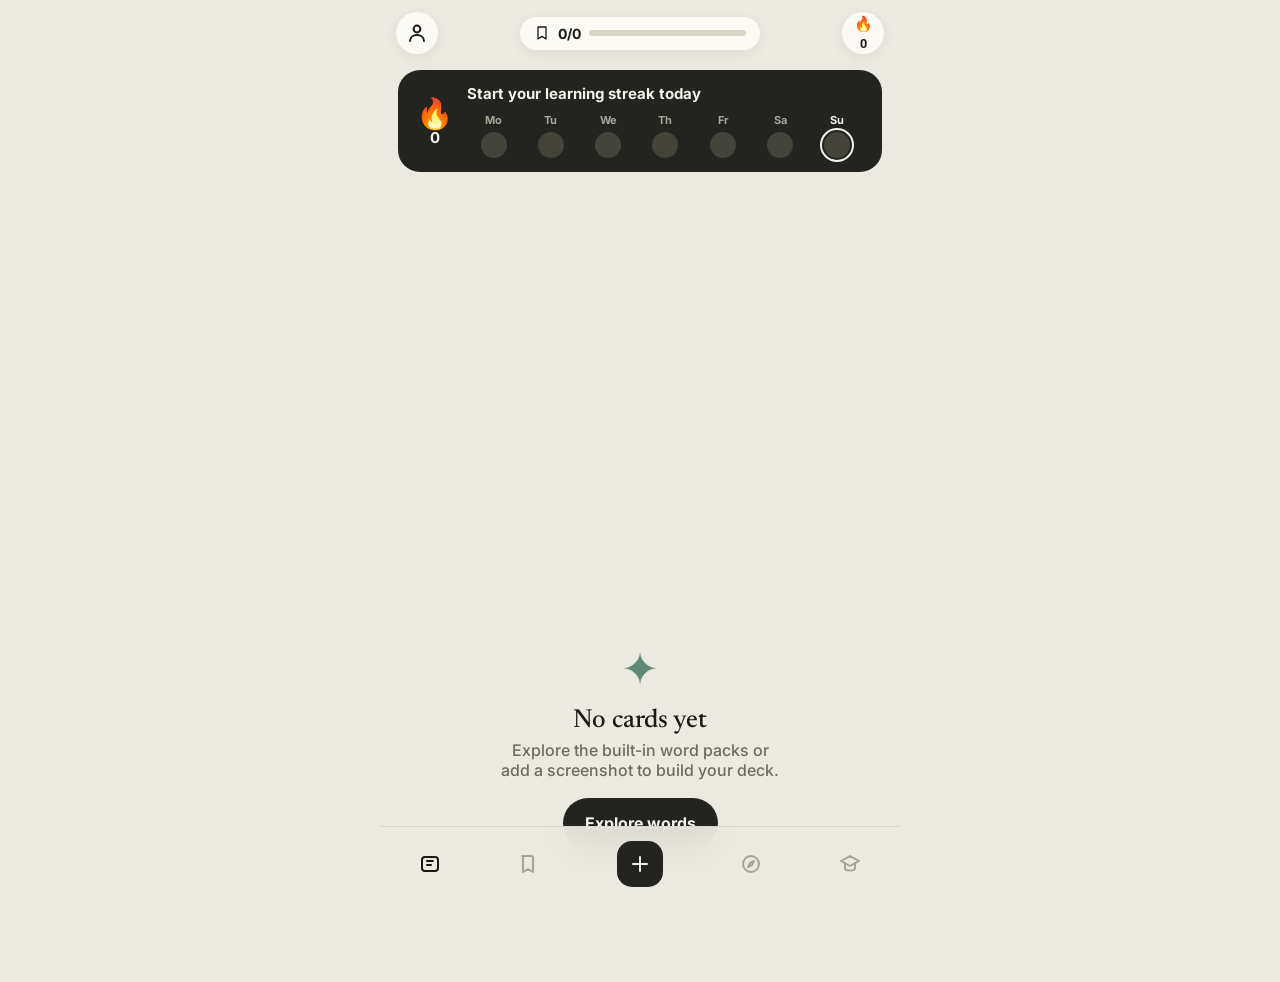
==== commit b25fd7bd: "Add Explore packs, Practice challenges; smoother swipe; fix heart Explore (new): - Built-in curated " ====
--- a/index.html
+++ b/index.html
@@ -18,7 +18,6 @@
 </head>
 <body>
   <div id="app">
-    <!-- Top bar -->
     <header class="topbar">
       <button class="icon-btn" id="menuBtn" aria-label="Profile & backup">
         <svg viewBox="0 0 24 24" class="ic"><circle cx="12" cy="8" r="3.4"/><path d="M5 20c0-3.6 3.1-6 7-6s7 2.4 7 6"/></svg>
@@ -34,19 +33,16 @@
     </header>
 
     <main id="main">
-      <!-- ===== SWIPE / REVIEW (home) ===== -->
+      <!-- ===== LEARN / SWIPE ===== -->
       <section class="view" id="view-review" data-view="review">
-        <!-- weekly streak strip -->
         <div class="streak-strip" id="streakStrip">
           <div class="ss-flame"><span>🔥</span><b id="ssCount">1</b></div>
           <div class="ss-right">
             <div class="ss-title" id="ssTitle">Day 1 of your learning streak</div>
-            <div class="ss-week" id="ssWeek"><!-- day dots injected --></div>
-          </div>
-        </div>
-
-        <div class="deck-area" id="deckArea"><!-- cards injected --></div>
-
+            <div class="ss-week" id="ssWeek"></div>
+          </div>
+        </div>
+        <div class="deck-area" id="deckArea"></div>
         <div class="swipe-controls" id="swipeControls">
           <button class="rank-btn struggling" id="btnMiss" aria-label="Struggling">
             <svg viewBox="0 0 24 24" class="ic"><path d="M7 7l10 10M17 7L7 17"/></svg>
@@ -54,31 +50,28 @@
           <button class="rank-btn ghost" id="btnPron" aria-label="Pronounce">
             <svg viewBox="0 0 24 24" class="ic"><path d="M4 9v6h4l5 4V5L8 9z"/><path d="M16 8a5 5 0 010 8"/></svg>
           </button>
-          <button class="rank-btn ghost" id="btnFav" aria-label="Favorite">
-            <svg viewBox="0 0 24 24" class="ic"><path d="M12 20s-7-4.4-9.2-8.6C1 8 2.6 5 5.6 5c1.9 0 3.2 1.1 4.4 2.6C11.2 6.1 12.5 5 14.4 5c3 0 4.6 3 2.8 6.4C19 15.6 12 20 12 20z"/></svg>
-          </button>
-          <button class="rank-btn got" id="btnGot" aria-label="Got it">
+          <button class="rank-btn ghost heart-btn" id="btnFav" aria-label="Save word">
+            <svg viewBox="0 0 24 24" class="ic heart"><path d="M12 21C12 21 4 14 4 8.7 4 6 6 4 8.6 4c1.5 0 2.8.7 3.4 1.9C12.6 4.7 13.9 4 15.4 4 18 4 20 6 20 8.7 20 14 12 21 12 21z"/></svg>
+          </button>
+          <button class="rank-btn got" id="btnGot" aria-label="I know it">
             <svg viewBox="0 0 24 24" class="ic"><path d="M5 13l4 4L19 7"/></svg>
           </button>
         </div>
-
         <div class="empty-state hidden" id="reviewEmpty">
           <div class="empty-emoji">✦</div>
           <h2>All caught up</h2>
-          <p>You've reviewed every card. Add more words or take a quiz.</p>
-          <button class="btn primary" data-goto="upload">Add words</button>
-        </div>
-      </section>
-
-      <!-- ===== LIBRARY ===== -->
+          <p>You've reviewed every card. Explore new words or take a quiz.</p>
+          <button class="btn primary" data-goto="explore">Explore words</button>
+        </div>
+      </section>
+
+      <!-- ===== WORDS / LIBRARY ===== -->
       <section class="view hidden" id="view-library" data-view="library">
         <div class="view-head">
           <h1 class="view-title">Your words</h1>
           <p class="view-sub" id="libraryCount">0 words</p>
         </div>
-        <div class="search-row">
-          <input type="search" id="searchInput" class="search-input" placeholder="Search words…" />
-        </div>
+        <div class="search-row"><input type="search" id="searchInput" class="search-input" placeholder="Search words…" /></div>
         <div class="filter-chips" id="filterChips">
           <button class="chip active" data-filter="all">All</button>
           <button class="chip" data-filter="favorite">♥ Saved</button>
@@ -86,126 +79,129 @@
           <button class="chip" data-filter="learning">Learning</button>
           <button class="chip" data-filter="mastered">Locked in</button>
         </div>
-        <div class="word-list" id="wordList"><!-- items injected --></div>
+        <div class="word-list" id="wordList"></div>
         <div class="empty-state hidden" id="libraryEmpty">
           <div class="empty-emoji">❦</div>
           <h2>No words yet</h2>
-          <p>Upload a screenshot of highlighted words to start your collection.</p>
-          <button class="btn primary" data-goto="upload">Upload a screenshot</button>
-        </div>
-      </section>
-
-      <!-- ===== UPLOAD ===== -->
+          <p>Add a screenshot, or explore the built-in word packs.</p>
+          <button class="btn primary" data-goto="explore">Explore words</button>
+        </div>
+      </section>
+
+      <!-- ===== ADD / UPLOAD ===== -->
       <section class="view hidden" id="view-upload" data-view="upload">
-        <div class="view-head">
-          <h1 class="view-title">Add words</h1>
-          <p class="view-sub">Pick a screenshot or snap a photo — we'll read the words.</p>
-        </div>
-
+        <div class="view-head"><h1 class="view-title">Add words</h1>
+          <p class="view-sub">Pick a screenshot or snap a photo — we'll read the words.</p></div>
         <div id="uploadIdle">
           <label class="dropzone" id="dzLibrary">
             <input type="file" id="fileInput" accept="image/*" hidden />
-            <div class="dz-emoji">🖼️</div>
-            <div class="dz-title">Choose a screenshot</div>
+            <div class="dz-emoji">🖼️</div><div class="dz-title">Choose a screenshot</div>
             <div class="dz-sub">From your photo library or files</div>
           </label>
           <label class="dropzone slim" id="dzCamera">
             <input type="file" id="cameraInput" accept="image/*" capture="environment" hidden />
-            <div class="dz-emoji">📸</div>
-            <div class="dz-title">Take a photo</div>
+            <div class="dz-emoji">📸</div><div class="dz-title">Take a photo</div>
           </label>
           <div class="or-line"><span>or add one by hand</span></div>
           <button class="btn ghost block" id="manualAddBtn">✍️ Type a word</button>
         </div>
-
         <div id="uploadProcessing" class="hidden">
-          <div class="processing-card">
-            <div class="spinner"></div>
+          <div class="processing-card"><div class="spinner"></div>
             <div class="processing-title" id="processingTitle">Reading your words…</div>
             <div class="progress"><div class="progress-bar" id="ocrProgress"></div></div>
-            <div class="processing-sub">This can take a moment on the first run.</div>
-          </div>
-        </div>
-
+            <div class="processing-sub">This can take a moment on the first run.</div></div>
+        </div>
         <div id="uploadReview" class="hidden">
-          <div class="review-head-row">
-            <h2 class="section-title" id="foundTitle">Found words</h2>
-            <button class="btn tiny" id="autoDefineBtn">✨ Auto-define</button>
-          </div>
-          <p class="hint">Edit anything, delete what you don't want, then save. Blank definitions get filled in automatically.</p>
+          <div class="review-head-row"><h2 class="section-title" id="foundTitle">Found words</h2>
+            <button class="btn tiny" id="autoDefineBtn">✨ Auto-define</button></div>
+          <p class="hint">Edit anything, delete what you don't want, then save. Blank definitions fill in automatically.</p>
           <div id="foundList" class="found-list"></div>
           <button class="btn ghost block" id="addRowBtn">＋ Add another</button>
-          <div class="sticky-actions">
-            <button class="btn ghost" id="cancelReviewBtn">Cancel</button>
-            <button class="btn primary" id="saveWordsBtn">Save words</button>
-          </div>
-        </div>
-      </section>
-
-      <!-- ===== QUIZ ===== -->
-      <section class="view hidden" id="view-quiz" data-view="quiz">
-        <div class="view-head">
-          <h1 class="view-title">Quiz yourself</h1>
-          <p class="view-sub">Pick a mode and test your recall.</p>
-        </div>
-        <div id="quizPicker">
-          <button class="mode-card" data-mode="mc">
-            <div class="mode-emoji">🎯</div>
-            <div class="mode-text"><div class="mode-title">Multiple choice</div>
-              <div class="mode-sub">See a word, pick the meaning</div></div>
-            <div class="mode-arrow">→</div>
-          </button>
-          <button class="mode-card" data-mode="type">
-            <div class="mode-emoji">⌨️</div>
-            <div class="mode-text"><div class="mode-title">Type the answer</div>
-              <div class="mode-sub">See the meaning, type the word</div></div>
-            <div class="mode-arrow">→</div>
-          </button>
-          <div class="quiz-note" id="quizNote"></div>
-        </div>
+          <div class="sticky-actions"><button class="btn ghost" id="cancelReviewBtn">Cancel</button>
+            <button class="btn primary" id="saveWordsBtn">Save words</button></div>
+        </div>
+      </section>
+
+      <!-- ===== EXPLORE ===== -->
+      <section class="view hidden" id="view-explore" data-view="explore">
+        <div class="view-head"><h1 class="view-title">Explore</h1>
+          <p class="view-sub">Discover new words and add them to your list.</p></div>
+        <div class="tile-grid" id="quickTiles">
+          <button class="tile" data-tile="favorite"><span class="tile-ico">♥</span><span class="tile-label">Favorites</span><span class="tile-count" id="tileFav">0</span></button>
+          <button class="tile" data-tile="mine"><span class="tile-ico">✍️</span><span class="tile-label">Your words</span><span class="tile-count" id="tileMine">0</span></button>
+          <button class="tile" data-tile="history"><span class="tile-ico">🕘</span><span class="tile-label">History</span><span class="tile-count" id="tileHist">0</span></button>
+          <button class="tile" data-tile="surprise"><span class="tile-ico">🎲</span><span class="tile-label">Surprise me</span><span class="tile-count">→</span></button>
+        </div>
+        <h2 class="section-title" style="margin-top:22px">Topics</h2>
+        <p class="hint">Curated packs — all free. Tap to browse and add.</p>
+        <div class="topic-grid" id="topicGrid"></div>
+      </section>
+
+      <!-- ===== PRACTICE ===== -->
+      <section class="view hidden" id="view-practice" data-view="practice">
+        <div id="practiceHome">
+          <div class="view-head"><h1 class="view-title">Practice</h1>
+            <p class="view-sub">Test yourself and make it stick.</p></div>
+          <div class="quiz-note" id="practiceNote" style="text-align:left;margin:0 0 14px"></div>
+          <h2 class="section-title">Challenges</h2>
+          <div class="challenge-grid" id="challengeGrid">
+            <button class="challenge-card" data-mode="rush"><span class="ch-emoji">⚡</span><span class="ch-title">Rush</span><span class="ch-sub">3 lives · go fast</span></button>
+            <button class="challenge-card" data-mode="sprint"><span class="ch-emoji">⏱️</span><span class="ch-title">Sprint</span><span class="ch-sub">60 seconds</span></button>
+            <button class="challenge-card" data-mode="perfection"><span class="ch-emoji">💯</span><span class="ch-title">Perfection</span><span class="ch-sub">one mistake ends it</span></button>
+          </div>
+          <h2 class="section-title" style="margin-top:22px">Quiz</h2>
+          <button class="mode-card" data-mode="mc"><span class="mode-emoji">🎯</span>
+            <div class="mode-text"><div class="mode-title">Multiple choice</div><div class="mode-sub">See a word, pick the meaning</div></div>
+            <div class="mode-arrow">→</div></button>
+          <button class="mode-card" data-mode="type"><span class="mode-emoji">⌨️</span>
+            <div class="mode-text"><div class="mode-title">Type the answer</div><div class="mode-sub">See the meaning, type the word</div></div>
+            <div class="mode-arrow">→</div></button>
+        </div>
+
         <div id="quizRun" class="hidden">
+          <div class="play-header" id="playHeader"></div>
           <div class="quiz-progress-row">
             <div class="progress slim"><div class="progress-bar" id="quizProgress"></div></div>
-            <div class="quiz-score" id="quizScore">0/0</div>
+            <div class="quiz-score" id="quizScore">0</div>
           </div>
           <div id="quizQuestion"></div>
-        </div>
+          <button class="btn ghost block" id="quizQuit" style="margin-top:18px">Quit</button>
+        </div>
+
         <div id="quizResults" class="hidden">
           <div class="results-card">
             <div class="results-emoji" id="resultsEmoji">✦</div>
-            <div class="results-score" id="resultsScore">0/0</div>
+            <div class="results-score" id="resultsScore">0</div>
             <div class="results-title" id="resultsTitle">Nice work!</div>
             <div class="results-sub" id="resultsSub"></div>
             <button class="btn primary block" id="quizAgainBtn">Play again</button>
-            <button class="btn ghost block" data-goto="review">Back to swiping</button>
+            <button class="btn ghost block" id="quizDoneBtn">Done</button>
           </div>
         </div>
       </section>
     </main>
 
-    <!-- Bottom navigation -->
     <nav class="tabbar" id="tabbar">
-      <button class="tab active" data-view="review" aria-label="Swipe">
-        <svg viewBox="0 0 24 24" class="ic"><rect x="4" y="5" width="16" height="14" rx="3"/><path d="M9 9h6M9 13h4"/></svg>
-      </button>
-      <button class="tab" data-view="library" aria-label="Library">
-        <svg viewBox="0 0 24 24" class="ic"><rect x="4" y="4" width="7" height="7" rx="1.5"/><rect x="13" y="4" width="7" height="7" rx="1.5"/><rect x="4" y="13" width="7" height="7" rx="1.5"/><rect x="13" y="13" width="7" height="7" rx="1.5"/></svg>
-      </button>
+      <button class="tab active" data-view="review" aria-label="Learn">
+        <svg viewBox="0 0 24 24" class="ic"><rect x="4" y="5" width="16" height="14" rx="3"/><path d="M9 9h6M9 13h4"/></svg></button>
+      <button class="tab" data-view="library" aria-label="Words">
+        <svg viewBox="0 0 24 24" class="ic"><path d="M5 4h9a2 2 0 012 2v14l-5-3-5 3V6a2 2 0 011-2z"/></svg></button>
       <button class="tab tab-add" data-view="upload" aria-label="Add">
-        <svg viewBox="0 0 24 24" class="ic"><path d="M12 5v14M5 12h14"/></svg>
-      </button>
-      <button class="tab" data-view="quiz" aria-label="Quiz">
-        <svg viewBox="0 0 24 24" class="ic"><path d="M3 9l9-5 9 5-9 5z"/><path d="M7 11v5c0 1.4 2.2 2.5 5 2.5s5-1.1 5-2.5v-5"/></svg>
-      </button>
+        <svg viewBox="0 0 24 24" class="ic"><path d="M12 5v14M5 12h14"/></svg></button>
+      <button class="tab" data-view="explore" aria-label="Explore">
+        <svg viewBox="0 0 24 24" class="ic"><circle cx="12" cy="12" r="8"/><path d="M15 9l-2 4-4 2 2-4z"/></svg></button>
+      <button class="tab" data-view="practice" aria-label="Practice">
+        <svg viewBox="0 0 24 24" class="ic"><path d="M3 9l9-5 9 5-9 5z"/><path d="M7 11v5c0 1.4 2.2 2.5 5 2.5s5-1.1 5-2.5v-5"/></svg></button>
     </nav>
   </div>
 
+  <!-- Topic (pack) sheet -->
+  <div class="sheet-backdrop hidden" id="topicBackdrop"></div>
+  <div class="sheet topic-sheet hidden" id="topicSheet"><div class="sheet-handle"></div><div id="topicBody"></div></div>
+
   <!-- Word detail sheet -->
   <div class="sheet-backdrop hidden" id="detailBackdrop"></div>
-  <div class="sheet detail-sheet hidden" id="detailSheet">
-    <div class="sheet-handle"></div>
-    <div id="detailBody"><!-- injected --></div>
-  </div>
+  <div class="sheet detail-sheet hidden" id="detailSheet"><div class="sheet-handle"></div><div id="detailBody"></div></div>
 
   <!-- Menu / backup sheet -->
   <div class="sheet-backdrop hidden" id="sheetBackdrop"></div>
@@ -222,7 +218,6 @@
   </div>
 
   <div id="toast" class="toast hidden"></div>
-
   <script type="module" src="app.js"></script>
 </body>
 </html>
--- a/styles.css
+++ b/styles.css
@@ -155,7 +155,7 @@
   transform: translateY(calc(var(--depth) * 10px)) scale(calc(1 - var(--depth) * .035));
   transition: transform .28s var(--ease); will-change: transform;
 }
-.flashcard.top { z-index: 5; cursor: grab; touch-action: pan-y; }
+.flashcard.top { z-index: 5; cursor: grab; touch-action: none; }
 .flashcard.dragging { transition: none; cursor: grabbing; }
 .flashcard.flying { transition: transform .4s var(--ease); }
 .card-inner { position: absolute; inset: 0; transform-style: preserve-3d; transition: transform .5s var(--ease); }
@@ -209,7 +209,9 @@
 .rank-btn.struggling { color: var(--terra); }
 .rank-btn.got { color: var(--sage-deep); }
 .rank-btn.ghost { width: 50px; height: 50px; color: var(--ink-soft); }
-.rank-btn.ghost.on { color: var(--terra); }
+.heart-btn.on { color: var(--terra); }
+.heart-btn.on .heart { fill: currentColor; }
+.card-fav .heart { width: 22px; height: 22px; fill: var(--terra); stroke: var(--terra); }
 
 /* ---------- empty states ---------- */
 .empty-state { flex: 1; display: flex; flex-direction: column; align-items: center; justify-content: center; text-align: center; padding: 40px 24px; }
@@ -390,6 +392,65 @@
 }
 .toast.show { opacity: 1; transform: translate(-50%, 0); }
 
+/* ===================== EXPLORE ===================== */
+.tile-grid { display: grid; grid-template-columns: 1fr 1fr; gap: 10px; }
+.tile {
+  position: relative; display: flex; flex-direction: column; align-items: flex-start; gap: 6px;
+  background: var(--card); border: 1px solid var(--line); border-radius: var(--radius);
+  padding: 16px; cursor: pointer; font-family: var(--sans); box-shadow: var(--shadow-soft);
+  transition: transform .12s var(--ease);
+}
+.tile:active { transform: scale(.98); }
+.tile-ico { font-size: 24px; }
+.tile-label { font-weight: 700; font-size: 16px; color: var(--ink); }
+.tile-count { position: absolute; top: 16px; right: 16px; font-weight: 700; font-size: 13px; color: var(--ink-faint); }
+
+.topic-grid { display: grid; grid-template-columns: 1fr 1fr; gap: 10px; }
+.topic-card {
+  display: flex; flex-direction: column; text-align: left; cursor: pointer; font-family: var(--sans);
+  background: var(--charcoal); color: #F3F1E8; border: none; border-radius: var(--radius);
+  padding: 16px; min-height: 128px; box-shadow: var(--shadow-soft); transition: transform .12s var(--ease);
+}
+.topic-card:active { transform: scale(.98); }
+.topic-card .tc-emoji { font-size: 34px; }
+.topic-card .tc-title { font-family: var(--serif); font-weight: 500; font-size: 20px; margin-top: auto; }
+.topic-card .tc-count { font-size: 12px; font-weight: 600; color: #A9A597; margin-top: 2px; }
+
+/* topic (pack) sheet */
+.topic-hd { text-align: center; padding: 0 4px 6px; }
+.topic-emoji { font-size: 44px; }
+.topic-title { font-family: var(--serif); font-weight: 500; font-size: 28px; margin-top: 4px; }
+.topic-blurb { color: var(--ink-soft); font-weight: 500; font-size: 14px; margin-top: 4px; }
+.topic-actions { display: flex; gap: 10px; margin: 16px 0 10px; }
+.topic-actions .btn { flex: 1; }
+.pack-word { display: flex; align-items: center; gap: 12px; padding: 12px 2px; border-bottom: 1px solid var(--line); }
+.pack-word:last-child { border-bottom: none; }
+.pw-main { flex: 1; min-width: 0; }
+.pw-word { font-family: var(--serif); font-weight: 500; font-size: 19px; }
+.pw-def { color: var(--ink-soft); font-weight: 500; font-size: 13px; margin-top: 1px; }
+.pw-def .pos { font-style: italic; color: var(--sage-deep); margin-right: 5px; }
+.pw-add { flex: 0 0 auto; width: 34px; height: 34px; border-radius: 50%; border: 1.5px solid var(--sage-deep);
+  background: var(--card); color: var(--sage-deep); font-weight: 800; font-size: 18px; cursor: pointer; display: grid; place-items: center; }
+.pw-add.added { background: var(--sage-deep); color: #fff; border-color: var(--sage-deep); }
+
+/* ===================== PRACTICE / CHALLENGES ===================== */
+.challenge-grid { display: grid; grid-template-columns: 1fr 1fr 1fr; gap: 10px; }
+.challenge-card {
+  display: flex; flex-direction: column; align-items: center; gap: 4px; cursor: pointer; font-family: var(--sans);
+  background: var(--card); border: 1px solid var(--line); border-radius: var(--radius); padding: 16px 8px;
+  box-shadow: var(--shadow-soft); transition: transform .12s var(--ease);
+}
+.challenge-card:active { transform: scale(.97); }
+.challenge-card.disabled { opacity: .5; pointer-events: none; }
+.ch-emoji { font-size: 28px; }
+.ch-title { font-weight: 800; font-size: 15px; }
+.ch-sub { font-size: 10.5px; font-weight: 600; color: var(--ink-soft); text-align: center; line-height: 1.2; }
+.play-header { display: flex; align-items: center; justify-content: center; gap: 10px; margin-bottom: 14px; min-height: 28px; font-weight: 800; }
+.play-lives { font-size: 20px; letter-spacing: 2px; }
+.play-timer { font-variant-numeric: tabular-nums; font-size: 20px; color: var(--ink); }
+.play-timer.low { color: var(--terra); }
+.play-label { font-size: 14px; font-weight: 700; color: var(--ink-soft); }
+
 @media (prefers-reduced-motion: reduce) {
   * { animation-duration: .01ms !important; transition-duration: .05ms !important; }
 }
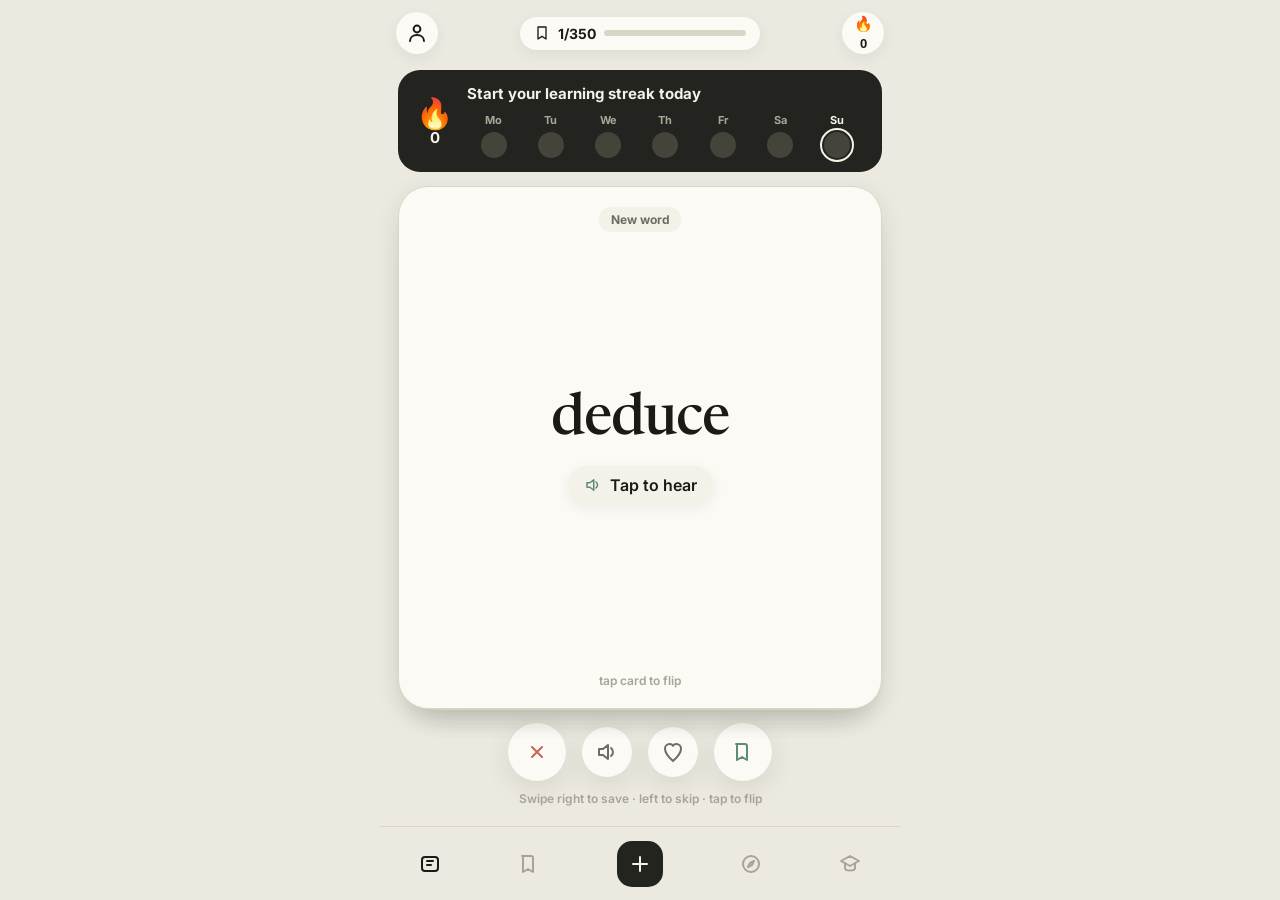
==== commit 5c85a83e: "Learn tab swipes ALL words; topic swipe/quiz sessions; sheet scroll lock - The Learn (main) swipe de" ====
--- a/index.html
+++ b/index.html
@@ -42,25 +42,30 @@
             <div class="ss-week" id="ssWeek"></div>
           </div>
         </div>
+        <div class="scope-bar hidden" id="scopeBar">
+          <span class="scope-txt">Topic: <b id="scopeLabel"></b></span>
+          <button class="scope-clear" id="scopeClear">Show all words</button>
+        </div>
         <div class="deck-area" id="deckArea"></div>
         <div class="swipe-controls" id="swipeControls">
-          <button class="rank-btn struggling" id="btnMiss" aria-label="Struggling">
+          <button class="rank-btn struggling" id="btnMiss" aria-label="Skip">
             <svg viewBox="0 0 24 24" class="ic"><path d="M7 7l10 10M17 7L7 17"/></svg>
           </button>
           <button class="rank-btn ghost" id="btnPron" aria-label="Pronounce">
             <svg viewBox="0 0 24 24" class="ic"><path d="M4 9v6h4l5 4V5L8 9z"/><path d="M16 8a5 5 0 010 8"/></svg>
           </button>
-          <button class="rank-btn ghost heart-btn" id="btnFav" aria-label="Save word">
+          <button class="rank-btn ghost heart-btn" id="btnFav" aria-label="Favorite">
             <svg viewBox="0 0 24 24" class="ic heart"><path d="M12 21C12 21 4 14 4 8.7 4 6 6 4 8.6 4c1.5 0 2.8.7 3.4 1.9C12.6 4.7 13.9 4 15.4 4 18 4 20 6 20 8.7 20 14 12 21 12 21z"/></svg>
           </button>
-          <button class="rank-btn got" id="btnGot" aria-label="I know it">
-            <svg viewBox="0 0 24 24" class="ic"><path d="M5 13l4 4L19 7"/></svg>
-          </button>
-        </div>
+          <button class="rank-btn got heart-btn" id="btnGot" aria-label="Save to my list">
+            <svg viewBox="0 0 24 24" class="ic"><path d="M5 4h9a2 2 0 012 2v14l-5-3-5 3V6a2 2 0 011-2z"/></svg>
+          </button>
+        </div>
+        <p class="explorer-hint" id="learnHint">Swipe right to save · left to skip · tap to flip</p>
         <div class="empty-state hidden" id="reviewEmpty">
           <div class="empty-emoji">✦</div>
-          <h2>All caught up</h2>
-          <p>You've reviewed every card. Explore new words or take a quiz.</p>
+          <h2>No words here</h2>
+          <p>This topic is empty. Explore other words or add your own.</p>
           <button class="btn primary" data-goto="explore">Explore words</button>
         </div>
       </section>
@@ -125,7 +130,7 @@
       <!-- ===== EXPLORE ===== -->
       <section class="view hidden" id="view-explore" data-view="explore">
         <div class="view-head"><h1 class="view-title">Explore</h1>
-          <p class="view-sub">Discover new words and add them to your list.</p></div>
+          <p class="view-sub">Browse topics, or swipe every word on the Learn tab.</p></div>
         <div class="tile-grid" id="quickTiles">
           <button class="tile" data-tile="favorite"><span class="tile-ico">♥</span><span class="tile-label">Favorites</span><span class="tile-count" id="tileFav">0</span></button>
           <button class="tile" data-tile="mine"><span class="tile-ico">✍️</span><span class="tile-label">Your words</span><span class="tile-count" id="tileMine">0</span></button>
@@ -133,7 +138,7 @@
           <button class="tile" data-tile="surprise"><span class="tile-ico">🎲</span><span class="tile-label">Surprise me</span><span class="tile-count">→</span></button>
         </div>
         <h2 class="section-title" style="margin-top:22px">Topics</h2>
-        <p class="hint">Curated packs — all free. Tap to browse and add.</p>
+        <p class="hint">Curated packs — all free. Tap to browse, swipe, or quiz.</p>
         <div class="topic-grid" id="topicGrid"></div>
       </section>
 
--- a/styles.css
+++ b/styles.css
@@ -353,7 +353,7 @@
   width: 100%; max-width: 520px; z-index: 60; background: var(--paper);
   border-radius: 26px 26px 0 0; padding: 12px 20px calc(20px + env(safe-area-inset-bottom));
   box-shadow: 0 -10px 40px rgba(0,0,0,.25); transition: transform .3s var(--ease);
-  max-height: 88vh; overflow-y: auto;
+  max-height: 88vh; overflow-y: auto; overscroll-behavior: contain; -webkit-overflow-scrolling: touch;
 }
 .sheet.up { transform: translate(-50%, 0); }
 .sheet-handle { width: 42px; height: 5px; border-radius: 999px; background: var(--line); margin: 4px auto 14px; }
@@ -393,6 +393,35 @@
 .toast.show { opacity: 1; transform: translate(-50%, 0); }
 
 /* ===================== EXPLORE ===================== */
+.explore-all-card {
+  display: flex; align-items: center; gap: 12px; width: 100%; cursor: pointer; font-family: var(--sans);
+  text-align: left; background: var(--charcoal); color: #F3F1E8; border: none; border-radius: var(--radius);
+  padding: 18px 20px; margin-bottom: 14px; box-shadow: var(--shadow); transition: transform .12s var(--ease);
+}
+.explore-all-card:active { transform: scale(.99); }
+.eac-text { flex: 1; }
+.eac-title { font-family: var(--serif); font-weight: 500; font-size: 22px; }
+.eac-sub { font-size: 13px; font-weight: 500; color: #A9A597; margin-top: 2px; }
+.eac-emoji { font-size: 30px; }
+
+.explorer-hint { text-align: center; color: var(--ink-faint); font-weight: 600; font-size: 12px; margin: 8px 0 0; }
+.card-status.s-saved { background: var(--sage-soft); color: var(--sage-deep); }
+
+/* Learn scope bar (when swiping a specific topic) */
+.scope-bar {
+  display: flex; align-items: center; justify-content: space-between; gap: 10px;
+  background: var(--sage-soft); border-radius: 999px; padding: 8px 8px 8px 16px; margin: 2px 0 4px;
+}
+.scope-txt { font-weight: 600; font-size: 14px; color: var(--sage-deep); }
+.scope-clear {
+  border: none; cursor: pointer; font-family: var(--sans); font-weight: 700; font-size: 13px;
+  background: var(--card); color: var(--ink); border-radius: 999px; padding: 7px 13px; box-shadow: var(--shadow-soft);
+}
+
+/* Lock the app behind an open sheet so only the sheet scrolls */
+body.modal-open { overflow: hidden; }
+body.modal-open #app { overflow: hidden; }
+
 .tile-grid { display: grid; grid-template-columns: 1fr 1fr; gap: 10px; }
 .tile {
   position: relative; display: flex; flex-direction: column; align-items: flex-start; gap: 6px;
@@ -421,8 +450,8 @@
 .topic-emoji { font-size: 44px; }
 .topic-title { font-family: var(--serif); font-weight: 500; font-size: 28px; margin-top: 4px; }
 .topic-blurb { color: var(--ink-soft); font-weight: 500; font-size: 14px; margin-top: 4px; }
-.topic-actions { display: flex; gap: 10px; margin: 16px 0 10px; }
-.topic-actions .btn { flex: 1; }
+.topic-actions { display: flex; flex-wrap: wrap; gap: 8px; margin: 16px 0 10px; }
+.topic-actions .btn { flex: 1 1 40%; }
 .pack-word { display: flex; align-items: center; gap: 12px; padding: 12px 2px; border-bottom: 1px solid var(--line); }
 .pack-word:last-child { border-bottom: none; }
 .pw-main { flex: 1; min-width: 0; }
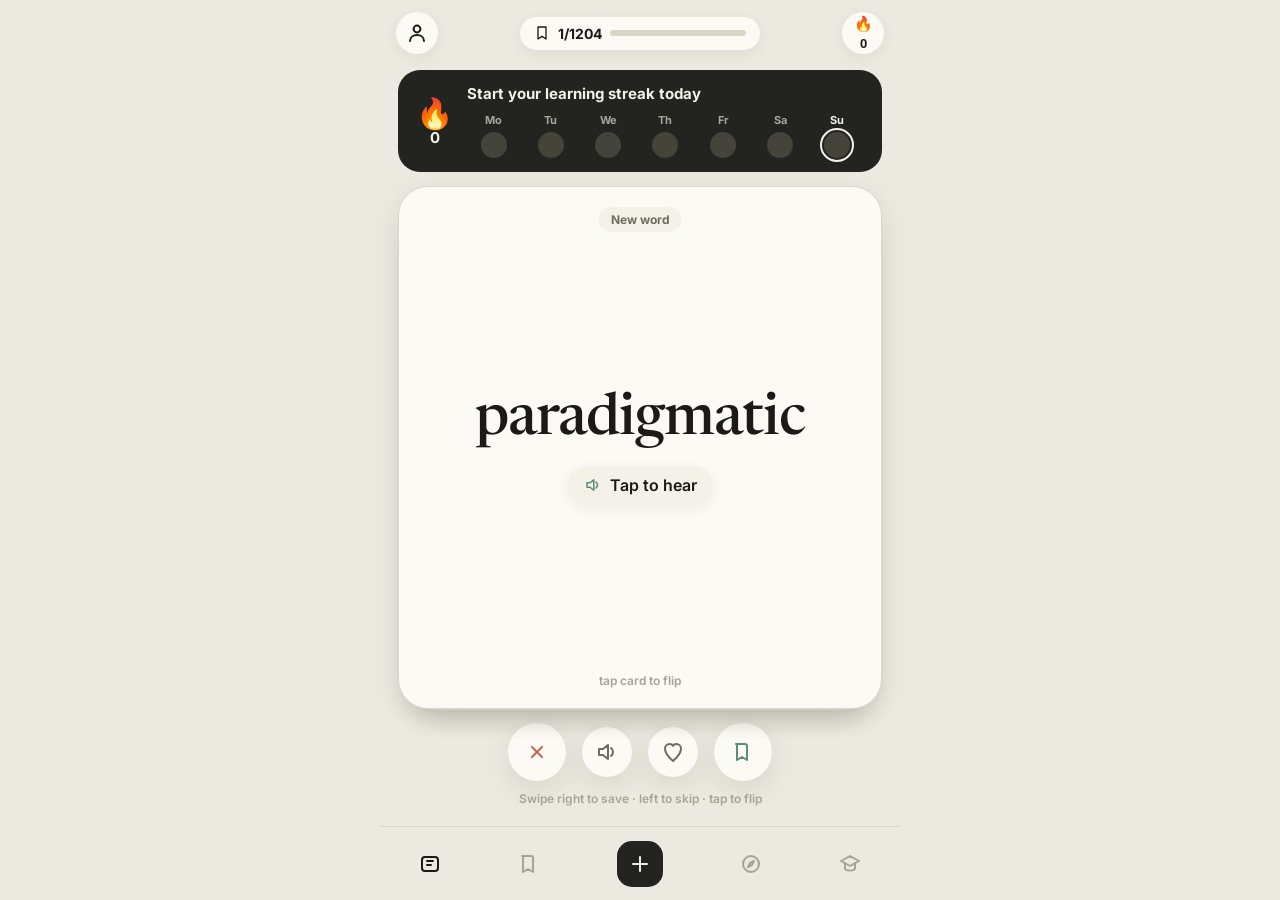
==== commit e4e0fb3a: "Add Real Estate Acquisitions pack (197 terms) and folders on Words page Real estate: - New "Real Est" ====
--- a/index.html
+++ b/index.html
@@ -77,6 +77,12 @@
           <p class="view-sub" id="libraryCount">0 words</p>
         </div>
         <div class="search-row"><input type="search" id="searchInput" class="search-input" placeholder="Search words…" /></div>
+        <div class="folder-row" id="folderRow"></div>
+        <div class="folder-actions hidden" id="folderActions">
+          <button class="btn tiny" id="folderSwipe">🃏 Swipe these</button>
+          <button class="btn tiny" id="folderQuiz">🎯 Quiz these</button>
+          <button class="btn tiny" id="folderEdit">✎ Edit</button>
+        </div>
         <div class="filter-chips" id="filterChips">
           <button class="chip active" data-filter="all">All</button>
           <button class="chip" data-filter="favorite">♥ Saved</button>
@@ -204,6 +210,17 @@
   <div class="sheet-backdrop hidden" id="topicBackdrop"></div>
   <div class="sheet topic-sheet hidden" id="topicSheet"><div class="sheet-handle"></div><div id="topicBody"></div></div>
 
+  <!-- Folder picker sheet -->
+  <div class="sheet-backdrop hidden" id="pickerBackdrop"></div>
+  <div class="sheet hidden" id="pickerSheet">
+    <div class="sheet-handle"></div>
+    <h2 class="sheet-title" id="pickerTitle">Add to a folder</h2>
+    <p class="hint" id="pickerHint"></p>
+    <div id="pickerList"></div>
+    <button class="btn ghost block" id="pickerNew">＋ New folder</button>
+    <button class="btn ghost block" id="pickerSkip">Skip</button>
+  </div>
+
   <!-- Word detail sheet -->
   <div class="sheet-backdrop hidden" id="detailBackdrop"></div>
   <div class="sheet detail-sheet hidden" id="detailSheet"><div class="sheet-handle"></div><div id="detailBody"></div></div>
--- a/styles.css
+++ b/styles.css
@@ -235,6 +235,32 @@
   background: var(--card); color: var(--ink-soft);
 }
 .chip.active { background: var(--charcoal); color: #F3F1E8; border-color: var(--charcoal); }
+
+/* ---- folders ---- */
+.folder-row { display: flex; gap: 8px; overflow-x: auto; padding-bottom: 10px; scrollbar-width: none; }
+.folder-row::-webkit-scrollbar { display: none; }
+.folder-chip {
+  flex: 0 0 auto; display: flex; align-items: center; gap: 6px; cursor: pointer;
+  border: 1px solid var(--line); background: var(--card); color: var(--ink);
+  font-family: var(--sans); font-weight: 600; font-size: 14px;
+  padding: 9px 14px; border-radius: 999px;
+}
+.folder-chip .fc-count { font-size: 12px; color: var(--ink-faint); font-weight: 700; }
+.folder-chip.active { background: var(--sage-deep); border-color: var(--sage-deep); color: #fff; }
+.folder-chip.active .fc-count { color: rgba(255,255,255,.75); }
+.folder-chip.new { border-style: dashed; color: var(--sage-deep); font-weight: 700; }
+.folder-actions { display: flex; gap: 7px; padding-bottom: 12px; }
+.folder-actions .btn { padding: 8px 11px; font-size: 12.5px; white-space: nowrap; }
+
+/* folder picker rows */
+.picker-row {
+  display: flex; align-items: center; gap: 12px; width: 100%; cursor: pointer;
+  font-family: var(--sans); font-weight: 600; font-size: 16px; color: var(--ink);
+  background: var(--card); border: 1px solid var(--line); border-radius: var(--radius-sm);
+  padding: 14px 16px; margin-bottom: 9px; text-align: left;
+}
+.picker-row.on { border-color: var(--sage-deep); background: var(--sage-soft); color: var(--sage-deep); }
+.picker-row .pr-check { margin-left: auto; font-weight: 800; }
 
 .word-list { display: flex; flex-direction: column; gap: 9px; }
 .word-item {
